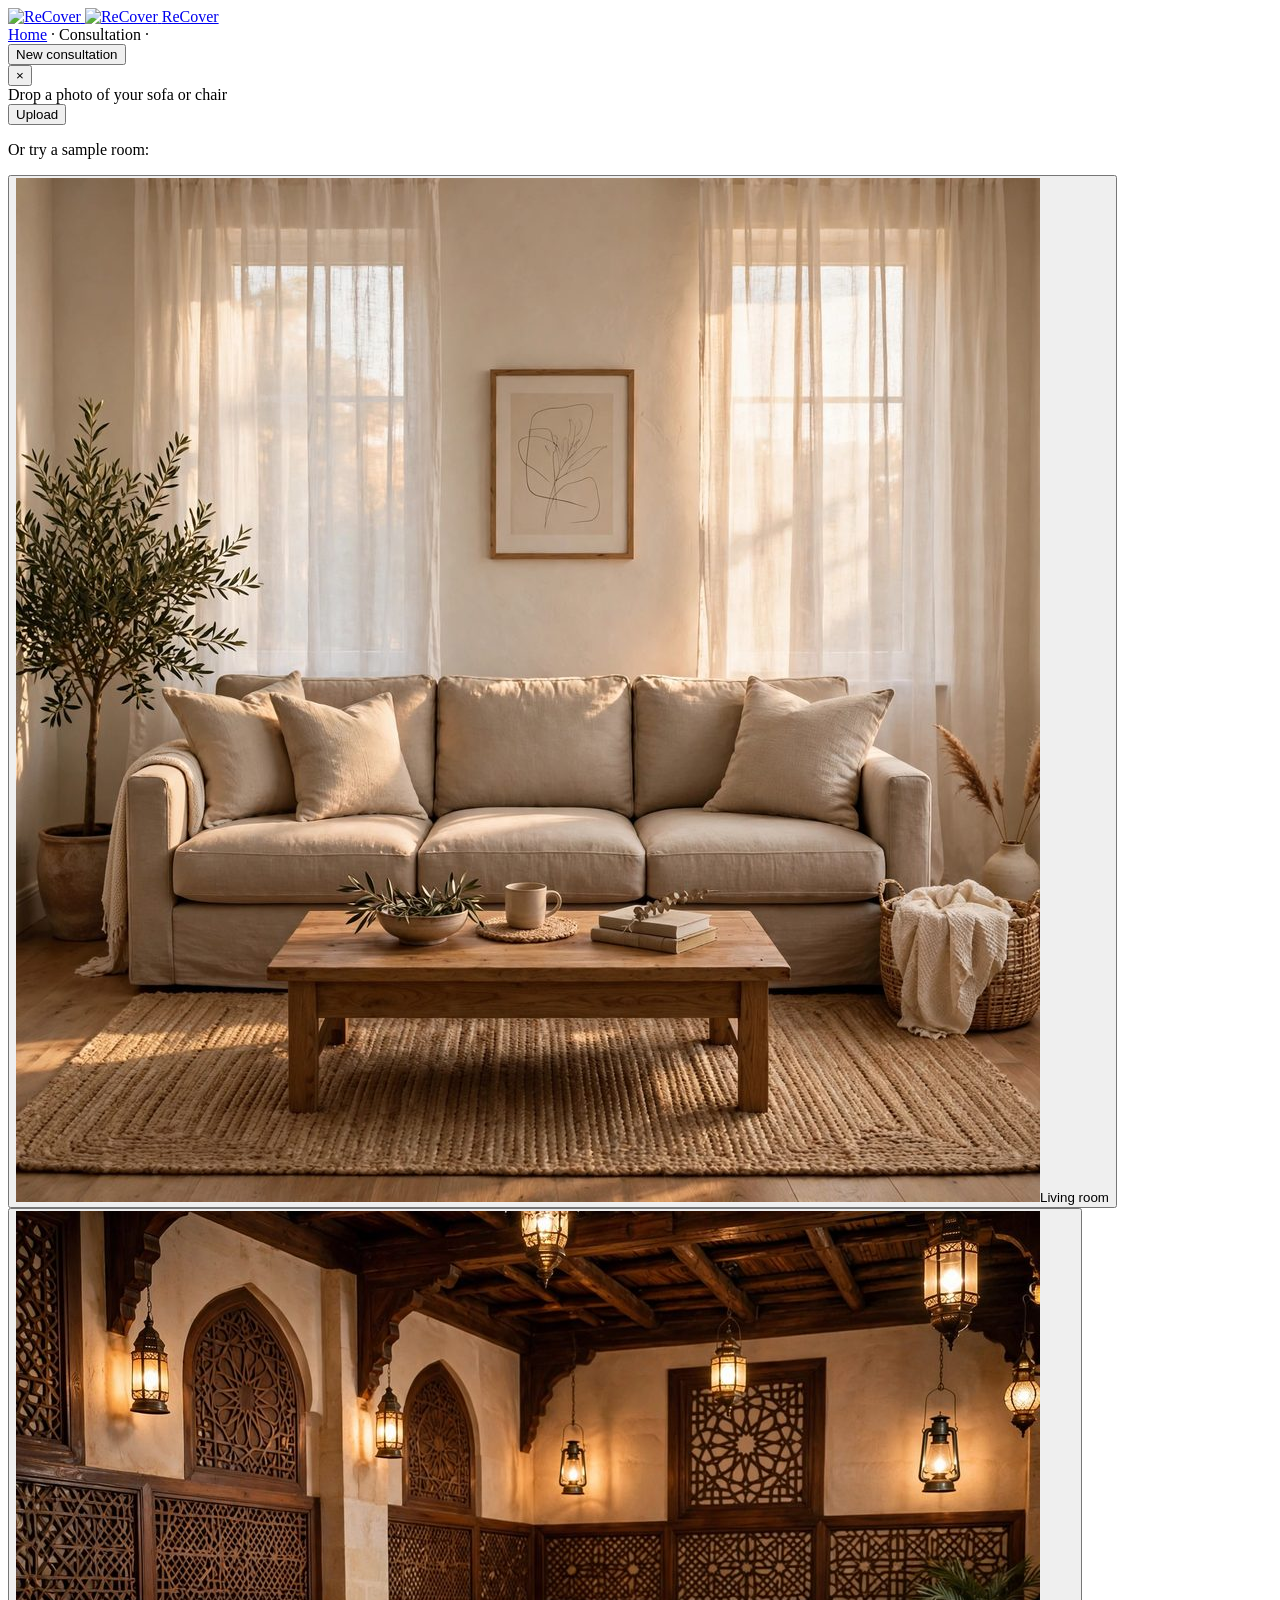
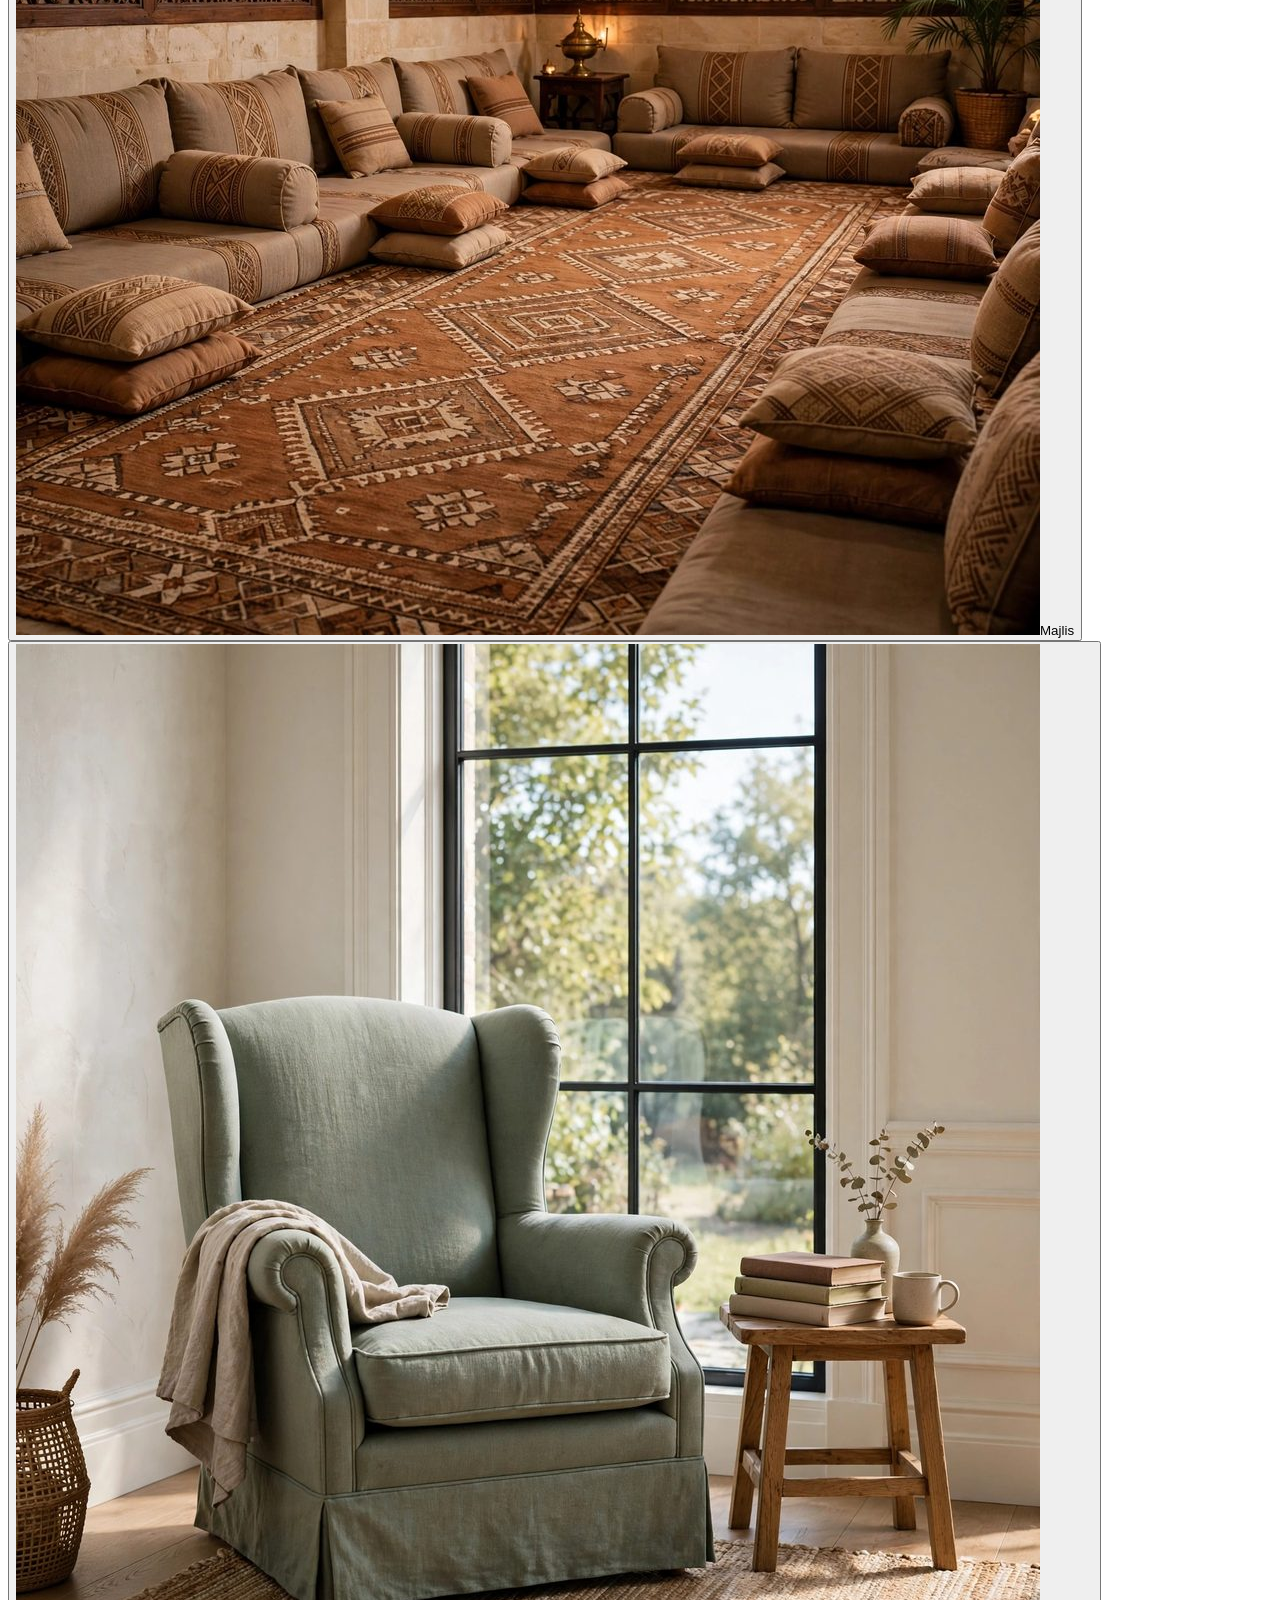
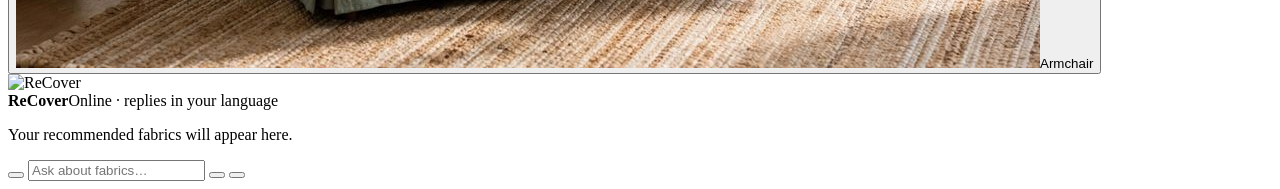
==== app/static/index.html @ a107f60d "Latency (reasoning low, gated prefetch), safety features never relaxed, budget/size scope fix, meter" ====
<!DOCTYPE html>
<html lang="en" dir="ltr">
<head>
<meta charset="utf-8">
<meta name="viewport" content="width=device-width, initial-scale=1, viewport-fit=cover">
<title>ReCover — Change the look, not the furniture.</title>
<link rel="preconnect" href="https://fonts.googleapis.com">
<link rel="preconnect" href="https://fonts.gstatic.com" crossorigin>
<link rel="icon" href="/brand/favicon.svg" type="image/svg+xml">
<link rel="preload" as="image" href="/data/samples/living.jpg">
<link rel="preload" as="image" href="/data/samples/majlis.jpg">
<link rel="preload" as="image" href="/data/samples/armchair.jpg">
<link href="https://fonts.googleapis.com/css2?family=Bodoni+Moda:ital,opsz,wght@0,6..96,400..700;1,6..96,400..700&family=Figtree:wght@400;500;600&family=El+Messiri:wght@500;600&family=IBM+Plex+Sans+Arabic:wght@400;500;600&display=swap" rel="stylesheet">
<link rel="stylesheet" href="/brand/brand.css">
<link rel="stylesheet" href="/styles.css">
<link rel="stylesheet" href="/switcher.css">
</head>
<body class="consult-page">
<header class="topbar consult-bar">
  <a class="brand" dir="ltr" href="/" aria-label="ReCover home">
    <img class="brand-logo logo-light" src="/brand/logo.svg" alt="ReCover" width="220" height="48">
    <img class="brand-logo logo-dark" src="/brand/mark-reversed.svg" alt="ReCover" width="48" height="48">
    <span class="wordmark">ReCover</span>
  </a>
  <nav class="crumb" aria-label="Breadcrumb">
    <a href="/" data-i18n="crumbHome">Home</a>
    <span aria-hidden="true">·</span>
    <span data-i18n="crumbConsult">Consultation</span>
    <span aria-hidden="true">·</span>
    <b id="crumbPiece"></b>
  </nav>
  <span id="switcherMount"></span>
  <button id="newConsult" class="ghost-btn" type="button" data-i18n="newConsult">New consultation</button>
</header>

<main class="consult">
  <section class="canvas-pane" aria-label="Room canvas">
    <button id="sheetClose" class="sheet-close" type="button" aria-label="Close">×</button>
    <div id="canvasWrap" class="canvas">
      <div id="canvasEmpty" class="canvas-empty">
        <div id="dropzone" class="dropzone" tabindex="0" role="button" aria-label="Upload a room photo">
          <i data-lucide="image-plus" aria-hidden="true"></i>
          <span data-i18n="canvasEmpty">Drop a photo of your sofa or chair</span>
        </div>
        <button id="uploadBtn" class="seeit" type="button"><i data-lucide="upload" aria-hidden="true"></i><span data-i18n="uploadPhoto">Upload</span></button>
        <p class="sample-label" data-i18n="trySample">Or try a sample room:</p>
        <div class="sample-row" id="sampleRow">
          <button type="button" data-sample="living"><img src="/data/samples/living.jpg" alt="living" loading="lazy"><span data-i18n="sampleLiving">Living room</span></button>
          <button type="button" data-sample="majlis"><img src="/data/samples/majlis.jpg" alt="majlis" loading="lazy"><span data-i18n="sampleMajlis">Majlis</span></button>
          <button type="button" data-sample="armchair"><img src="/data/samples/armchair.jpg" alt="armchair" loading="lazy"><span data-i18n="sampleArmchair">Armchair</span></button>
        </div>
      </div>
      <div id="canvasPhotoWrap" class="canvas-photo" hidden>
        <img id="canvasImg" alt="">
        <div id="outlineLayer" class="outline-layer"></div>
        <div id="canvasChips" class="canvas-chips"></div>
        <button id="holdBefore" class="hold-before" type="button" hidden><span data-i18n="holdBefore">Hold for before</span></button>
      </div>
      <div id="canvasRow" class="canvas-row" hidden></div>
      <div id="assignRow" class="assign-row" hidden></div>
      <div id="browsePanel" class="browse-panel" hidden></div>
    </div>
    <div id="canvasBelow" class="canvas-below">
      <div id="prevWrap" hidden>
        <div class="panel-title" data-i18n="previewsTitle">Your previews</div>
        <div id="prevStrip" class="prev-strip"></div>
        <div class="prev-hint" data-i18n="previewsHint">Tap one to view, two to compare</div>
        <div class="compare-row"><button id="compareBtn" class="ghost-btn" type="button" hidden><span data-i18n="compareSide">Compare side by side</span></button></div>
      </div>
    </div>
  </section>

  <aside class="chat-pane" aria-label="Chat">
    <div class="chat-head">
      <img class="avatar" src="/brand/mark-plain.svg" alt="ReCover" width="30" height="30">
      <div class="chat-head-meta"><b>ReCover</b><span class="online" data-i18n="onlineNow">Online · replies in your language</span></div>
    </div>
    <div id="roomBar" class="room-bar" hidden>
      <button id="roomThumbBtn" type="button" class="room-thumb" aria-label="View"><img id="roomThumb" alt=""></button>
      <div class="room-meta"><b id="roomFabric" dir="auto"></b><span id="roomSub" data-i18n="roomSub">Your room</span></div>
      <button id="roomView" class="ghost-btn" type="button" data-i18n="roomView">View</button>
    </div>
    <div id="messages" class="messages" role="log" aria-live="polite"></div>
    <div id="chips" class="chips" hidden></div>
    <div id="recs" class="recs recs-compact">
      <p class="empty" data-i18n="emptyRecs">Your recommended fabrics will appear here.</p>
    </div>
    <form id="composer" class="composer">
      <button id="photoBtn" type="button" class="mic" aria-label="Upload photo"><i data-lucide="image-plus" aria-hidden="true"></i></button>
      <input id="fileInput" type="file" accept="image/*" hidden>
      <input id="composerInput" type="text" autocomplete="off" dir="auto"
             data-i18n-ph="placeholder" placeholder="Ask about fabrics…">
      <div id="recUI" class="rec-ui" hidden>
        <span class="eq" aria-hidden="true"><i></i><i></i><i></i><i></i><i></i></span>
        <span id="recTimer" class="rec-timer">0:00</span>
      </div>
      <button id="micBtn" type="button" class="mic" aria-label="Voice input"><i data-lucide="mic" aria-hidden="true"></i></button>
      <button type="submit" class="send" aria-label="Send"><i data-lucide="arrow-up" aria-hidden="true"></i></button>
    </form>
  </aside>
</main>


<div id="swapModal" class="modal" hidden>
  <div class="modal-card" role="dialog" aria-modal="true">
    <div id="swapLoading" class="swap-loading">
      <div class="spinner" aria-hidden="true"></div>
      <div class="swap-title-row">
        <i data-lucide="wand-sparkles" aria-hidden="true"></i>
        <h3 id="swapTitle"></h3>
      </div>
      <ol id="swapSteps" class="steps">
        <li data-i18n="stepDetect">Detecting piece</li>
        <li data-i18n="stepApply">Applying fabric</li>
        <li data-i18n="stepCheck">Checking match</li>
        <li id="swapRetryRow" data-i18n="stepRetry" hidden>Retrying with corrections</li>
      </ol>
      <p id="swapStill" class="still" data-i18n="stillWorking" hidden>Still working — complex rooms take a few minutes.</p>
      <p id="swapTimeoutMsg" class="still" hidden></p>
      <button id="swapRetryBtn" class="seeit" type="button" hidden>Try again</button>
    </div>
    <div id="swapResult" class="swap-result" hidden>
      <div class="ba" dir="ltr">
        <img id="baAfterImg" class="ba-after" alt="After">
        <div id="baBefore" class="ba-before"><img id="baBeforeImg" alt="Before"></div>
        <div id="baHandle" class="ba-handle" aria-hidden="true"></div>
        <input id="baRange" class="ba-range" type="range" min="0" max="100" value="50" aria-label="Before and after">
      </div>
      <hr class="sec-div">
      <div class="ba-fabric" id="baFabric" hidden>
        <img id="baFabricImg" alt="">
        <div class="ba-fabric-meta">
          <div id="baFabricName" class="ba-fabric-name"></div>
          <div id="baFabricCode" class="ba-fabric-code"></div>
        </div>
        <div id="baFabricPrice" class="ba-fabric-price"></div>
      </div>
      <div class="ba-meta">
        <span class="match-badge"><i data-lucide="badge-check" aria-hidden="true"></i><span id="matchBadge"></span></span>
        <a id="swapDownload" class="dl" download="recover-swap.jpg" data-i18n="downloadLabel">Download</a>
        <button id="swapTryAgain" type="button" hidden>Try again</button>
        <button id="swapClose" type="button" data-i18n="closeLabel">Close</button>
        <button id="hoodToggle" class="ghost-btn" type="button" hidden>Under the hood</button>
      </div>
      <div id="swapTrace" class="swap-trace" hidden></div>
    </div>
    <div id="swapCompare" class="swap-compare" hidden></div>
  </div>
</div>

<div id="fabricSheet" class="modal" hidden>
  <div class="modal-card" role="dialog" aria-modal="true">
    <div id="fabricSheetBody"></div>
    <div class="ba-meta">
      <button id="fabricTry" class="seeit" type="button"><span></span></button>
      <button id="fabricClose" class="ghost-btn" type="button" data-i18n="closeLabel">Close</button>
    </div>
  </div>
</div>

<script src="https://unpkg.com/lucide@0.469.0/dist/umd/lucide.min.js"></script>
<script src="/strings.js"></script>
<script src="/switcher.js"></script>
<script src="/app.js"></script>
</body>
</html>
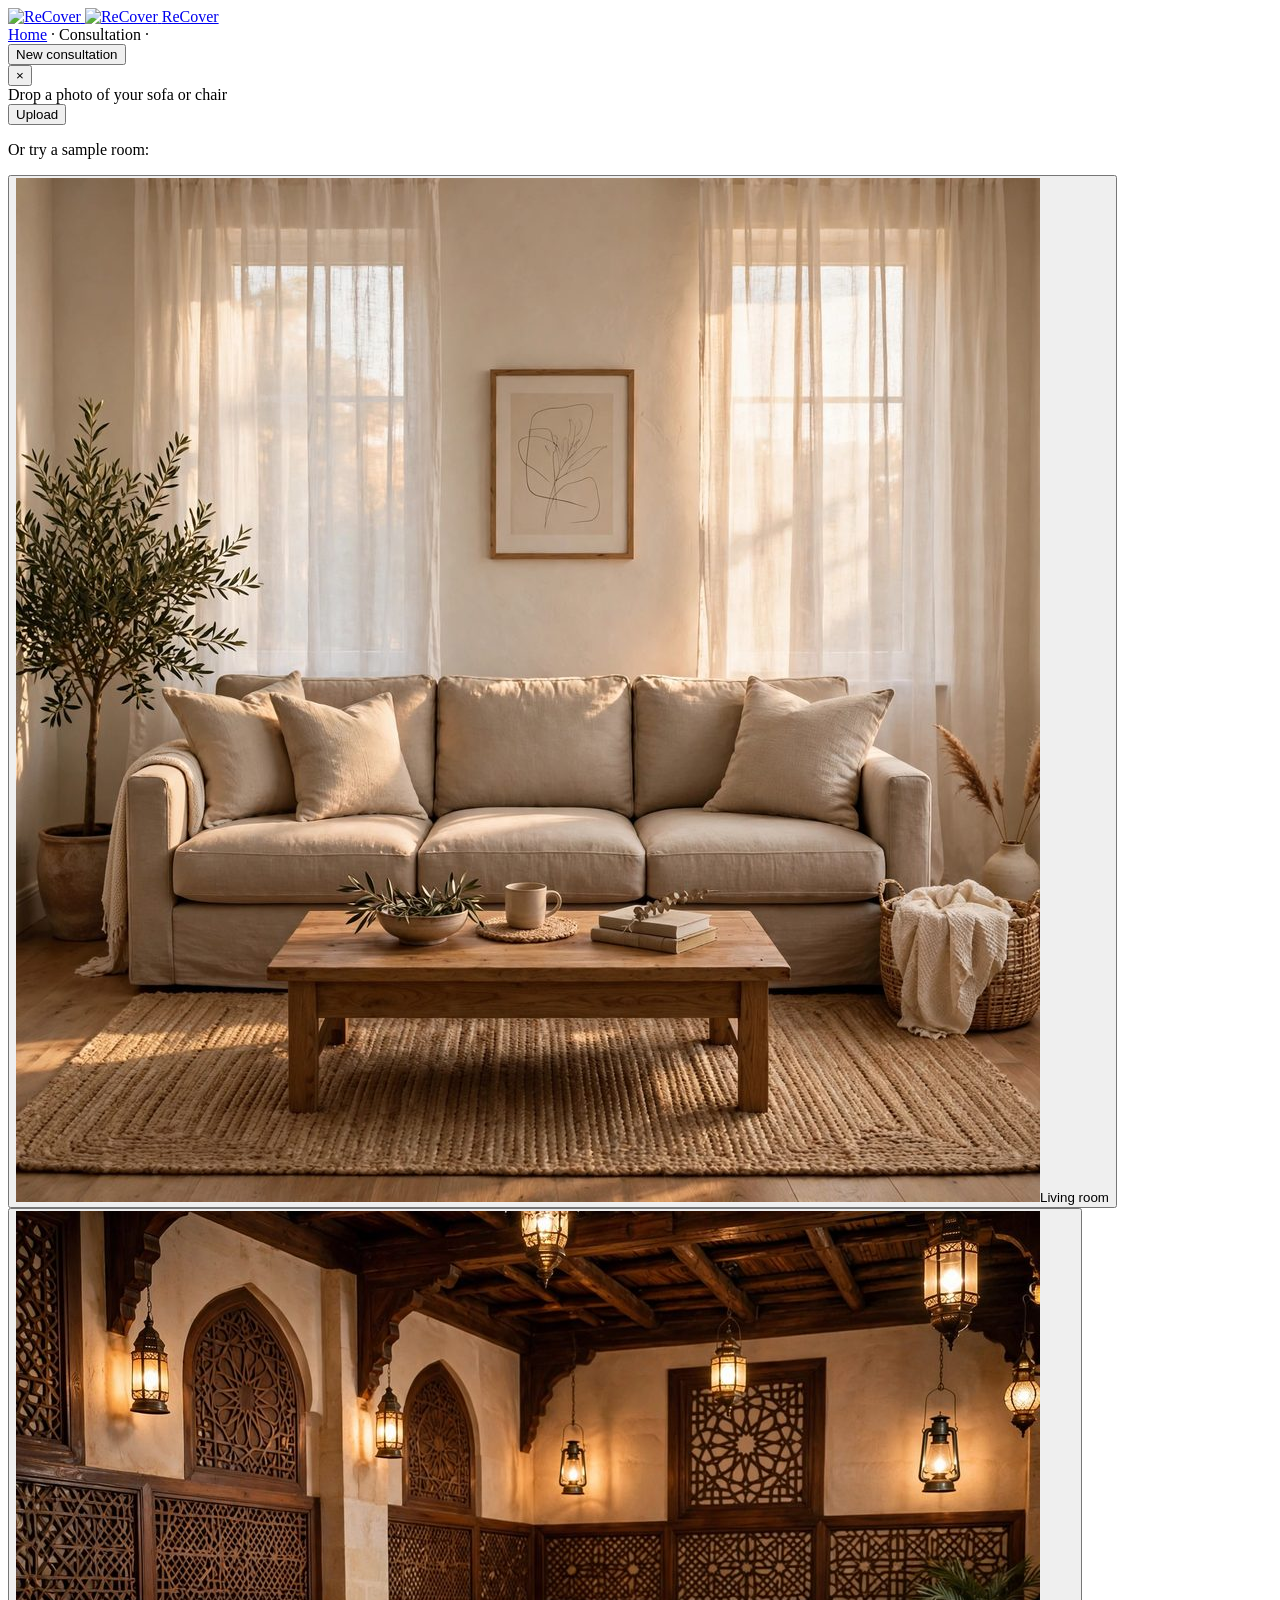
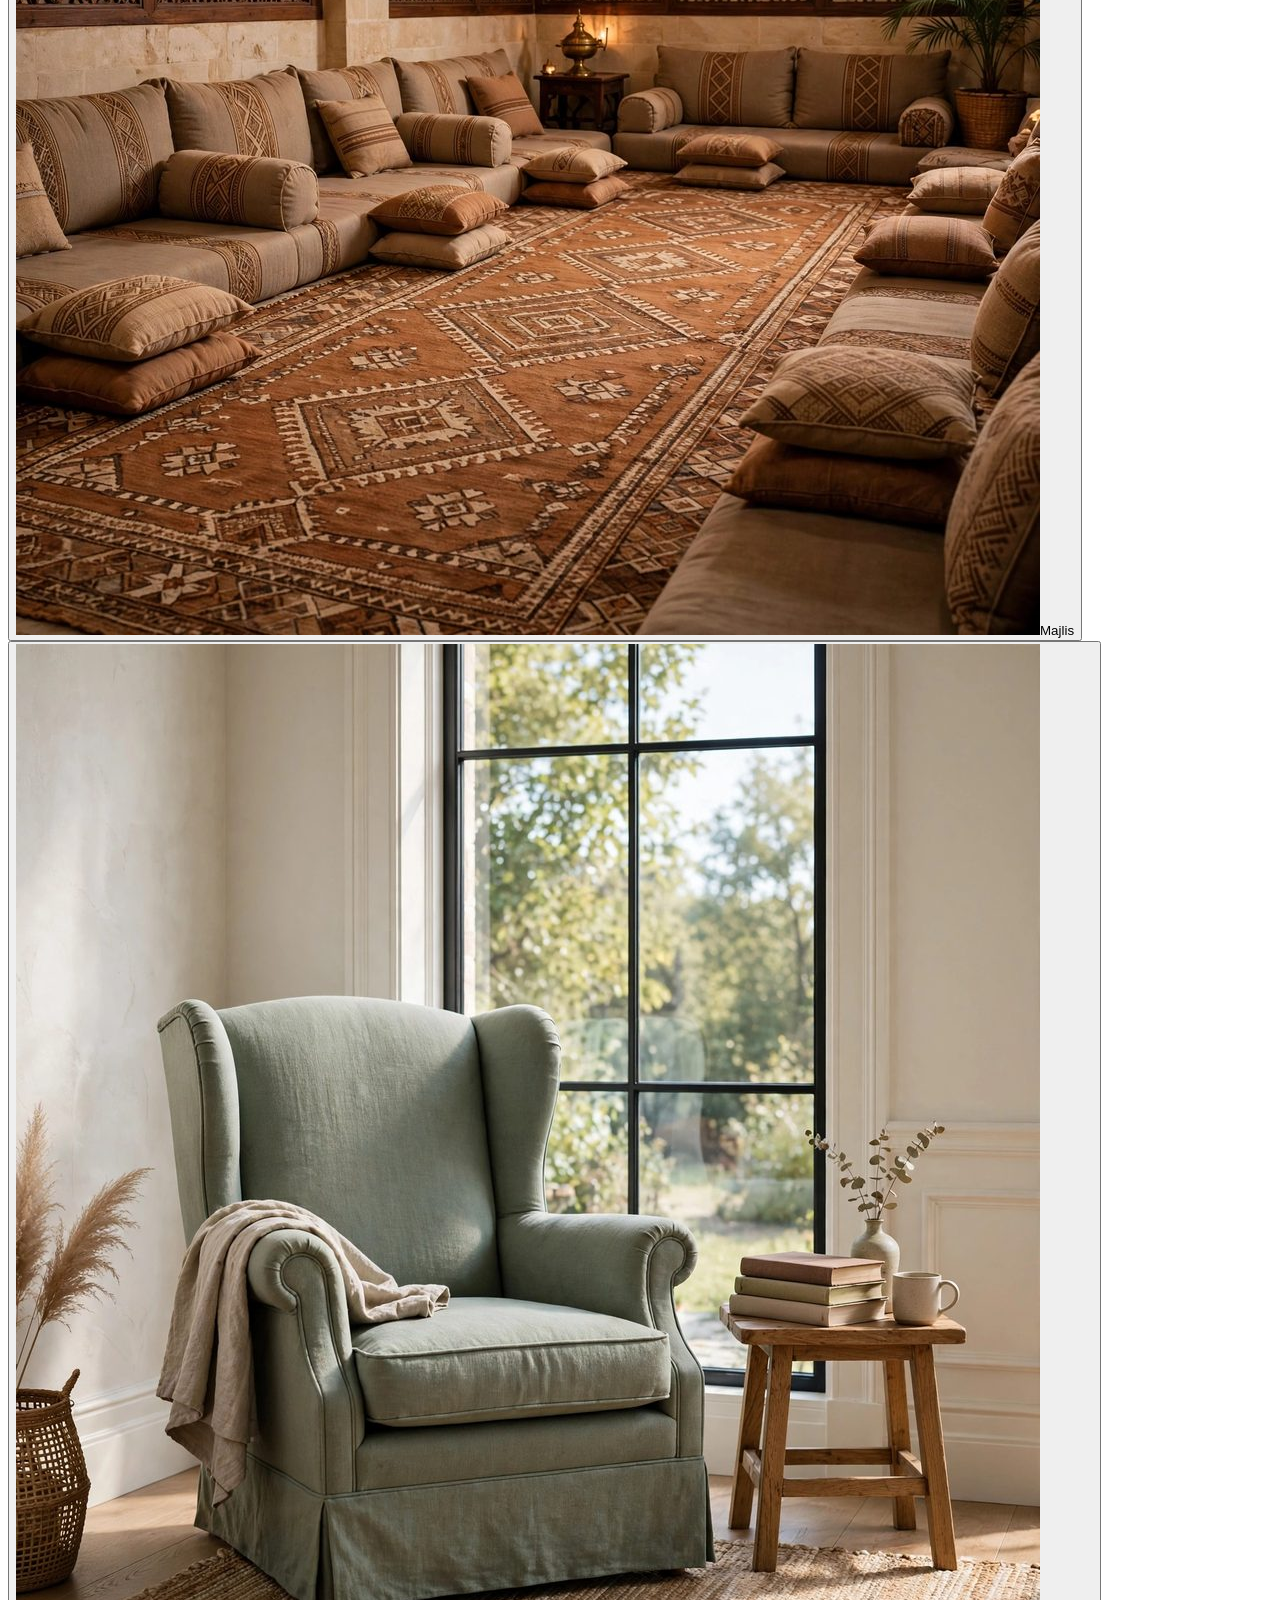
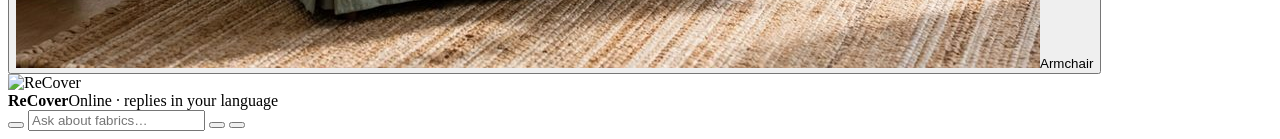
==== commit 70751702: "Consult UI: chosen item owns previews, item picker thumbnails, one-question flow 1. The user's chose" ====
--- a/app/static/index.html
+++ b/app/static/index.html
@@ -56,6 +56,7 @@
         <div id="canvasChips" class="canvas-chips"></div>
         <button id="holdBefore" class="hold-before" type="button" hidden><span data-i18n="holdBefore">Hold for before</span></button>
       </div>
+      <div id="itemPicker" class="item-picker-wrap" hidden></div>
       <div id="canvasRow" class="canvas-row" hidden></div>
       <div id="assignRow" class="assign-row" hidden></div>
       <div id="browsePanel" class="browse-panel" hidden></div>
@@ -82,9 +83,7 @@
     </div>
     <div id="messages" class="messages" role="log" aria-live="polite"></div>
     <div id="chips" class="chips" hidden></div>
-    <div id="recs" class="recs recs-compact">
-      <p class="empty" data-i18n="emptyRecs">Your recommended fabrics will appear here.</p>
-    </div>
+    <div id="recs" class="recs recs-compact" hidden></div>
     <form id="composer" class="composer">
       <button id="photoBtn" type="button" class="mic" aria-label="Upload photo"><i data-lucide="image-plus" aria-hidden="true"></i></button>
       <input id="fileInput" type="file" accept="image/*" hidden>
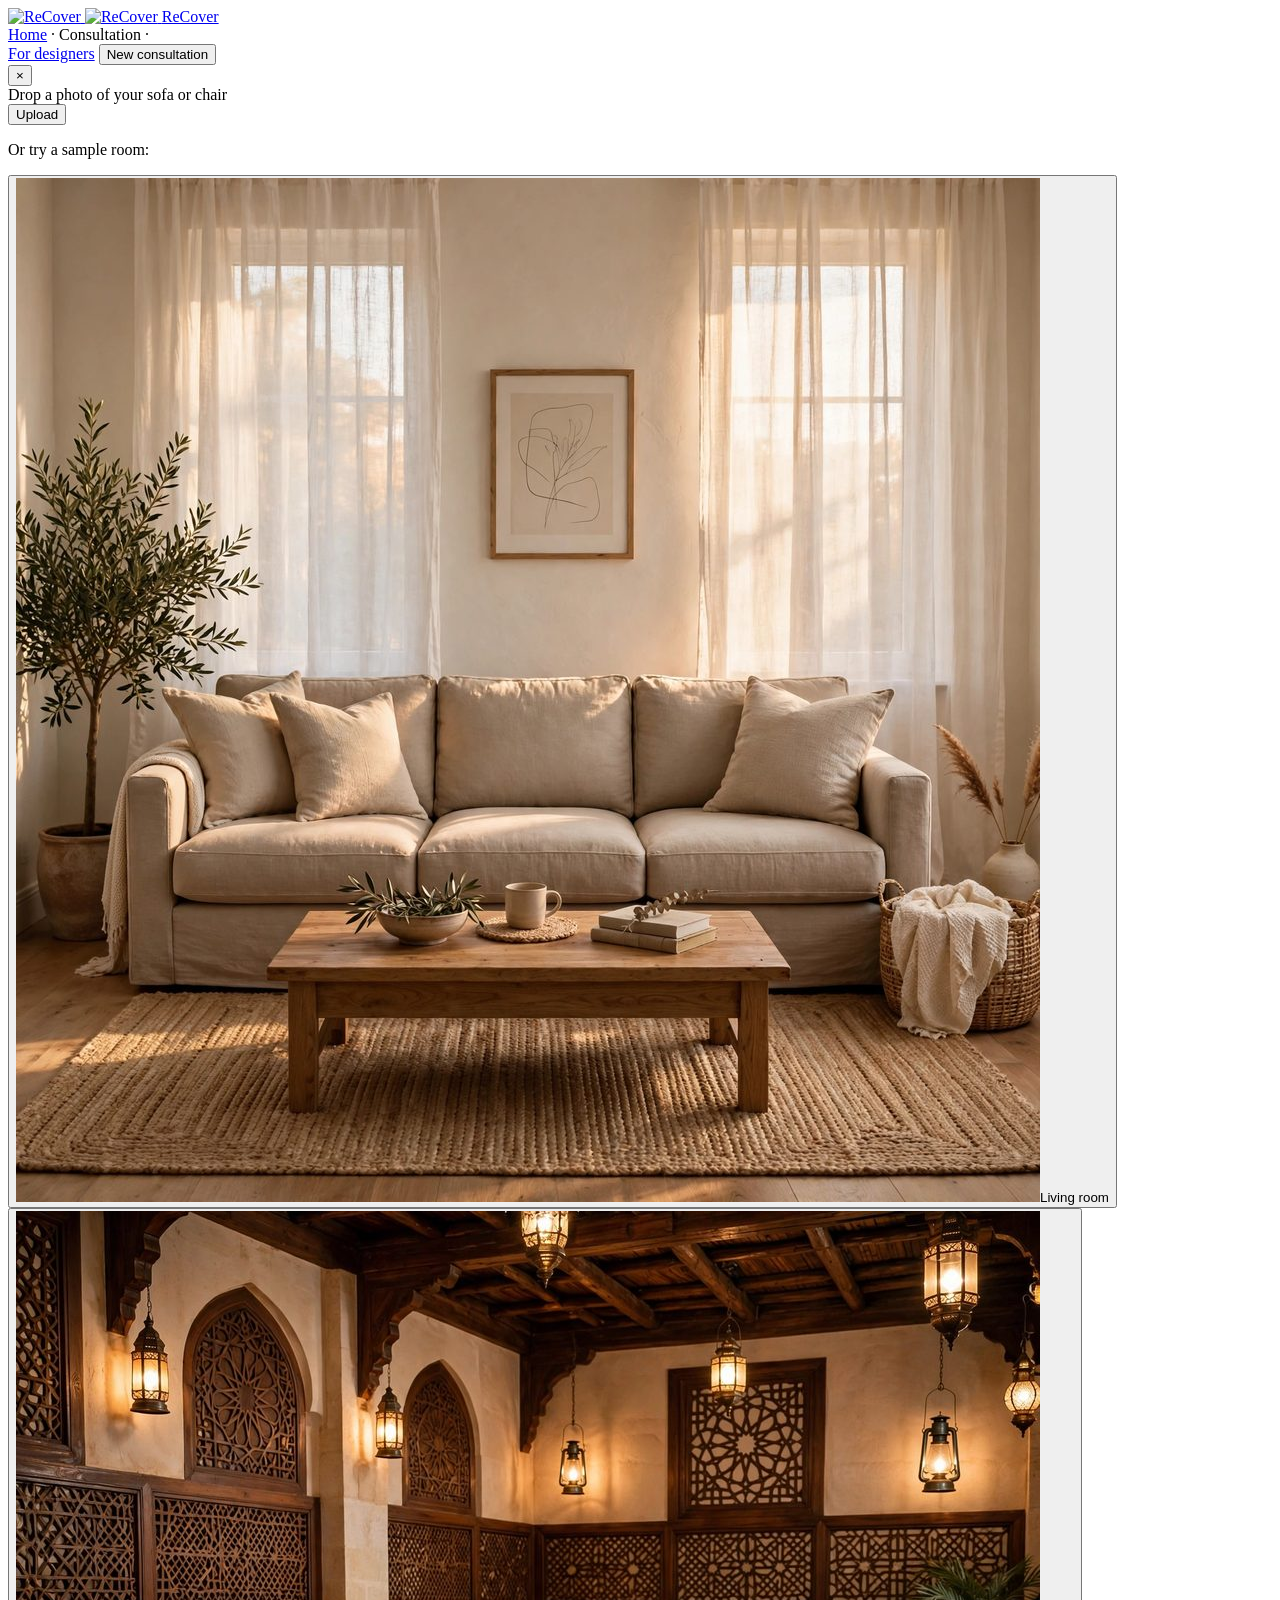
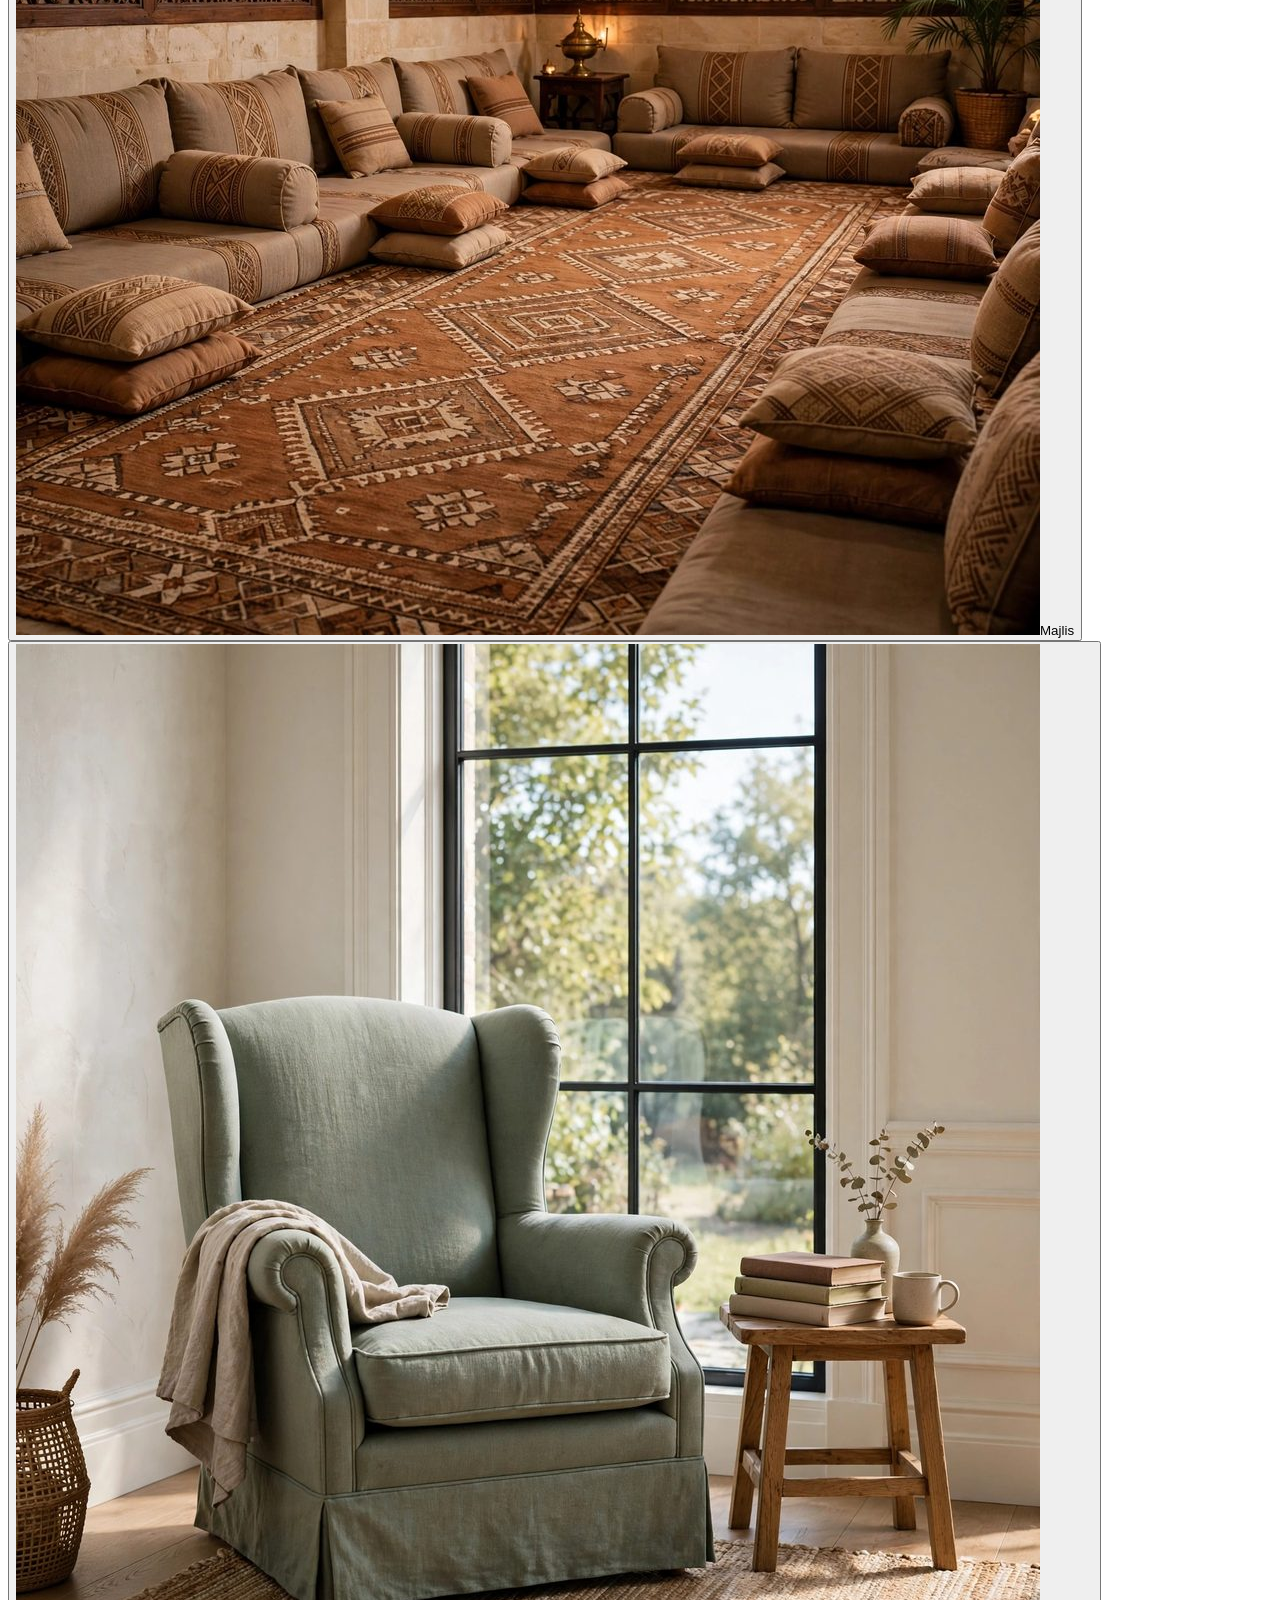
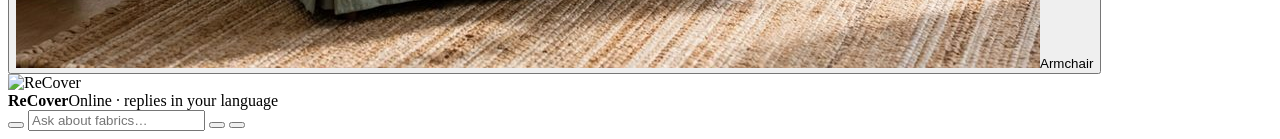
==== commit 04679600: "Designer mode: floor plan -> Spark pieces (numbered, editable boxes) -> fabrics -> orthographic muse" ====
--- a/app/static/index.html
+++ b/app/static/index.html
@@ -30,6 +30,7 @@
     <b id="crumbPiece"></b>
   </nav>
   <span id="switcherMount"></span>
+  <a id="forDesigners" class="ghost-btn for-designers" href="/designer" aria-label="For designers"><i data-lucide="layout-template" aria-hidden="true"></i><span data-i18n="forDesigners">For designers</span></a>
   <button id="newConsult" class="ghost-btn" type="button" data-i18n="newConsult">New consultation</button>
 </header>
 
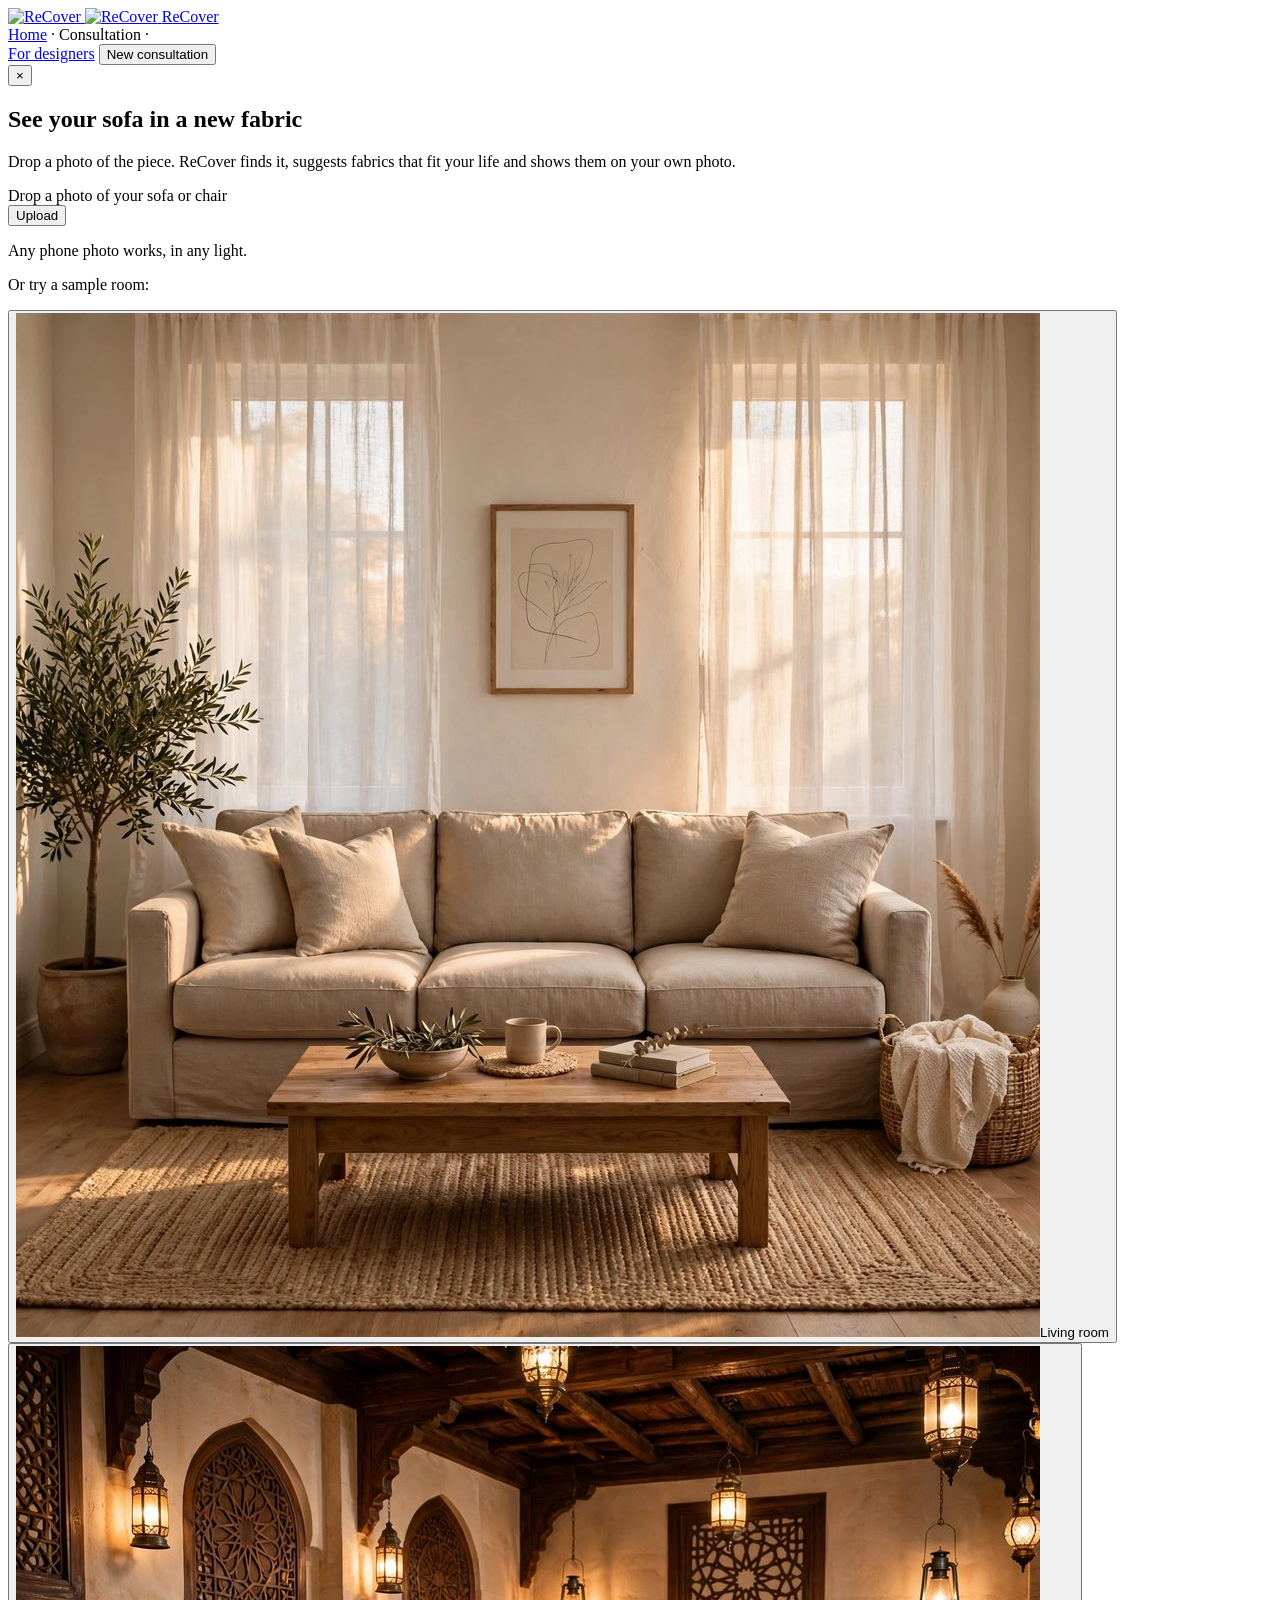
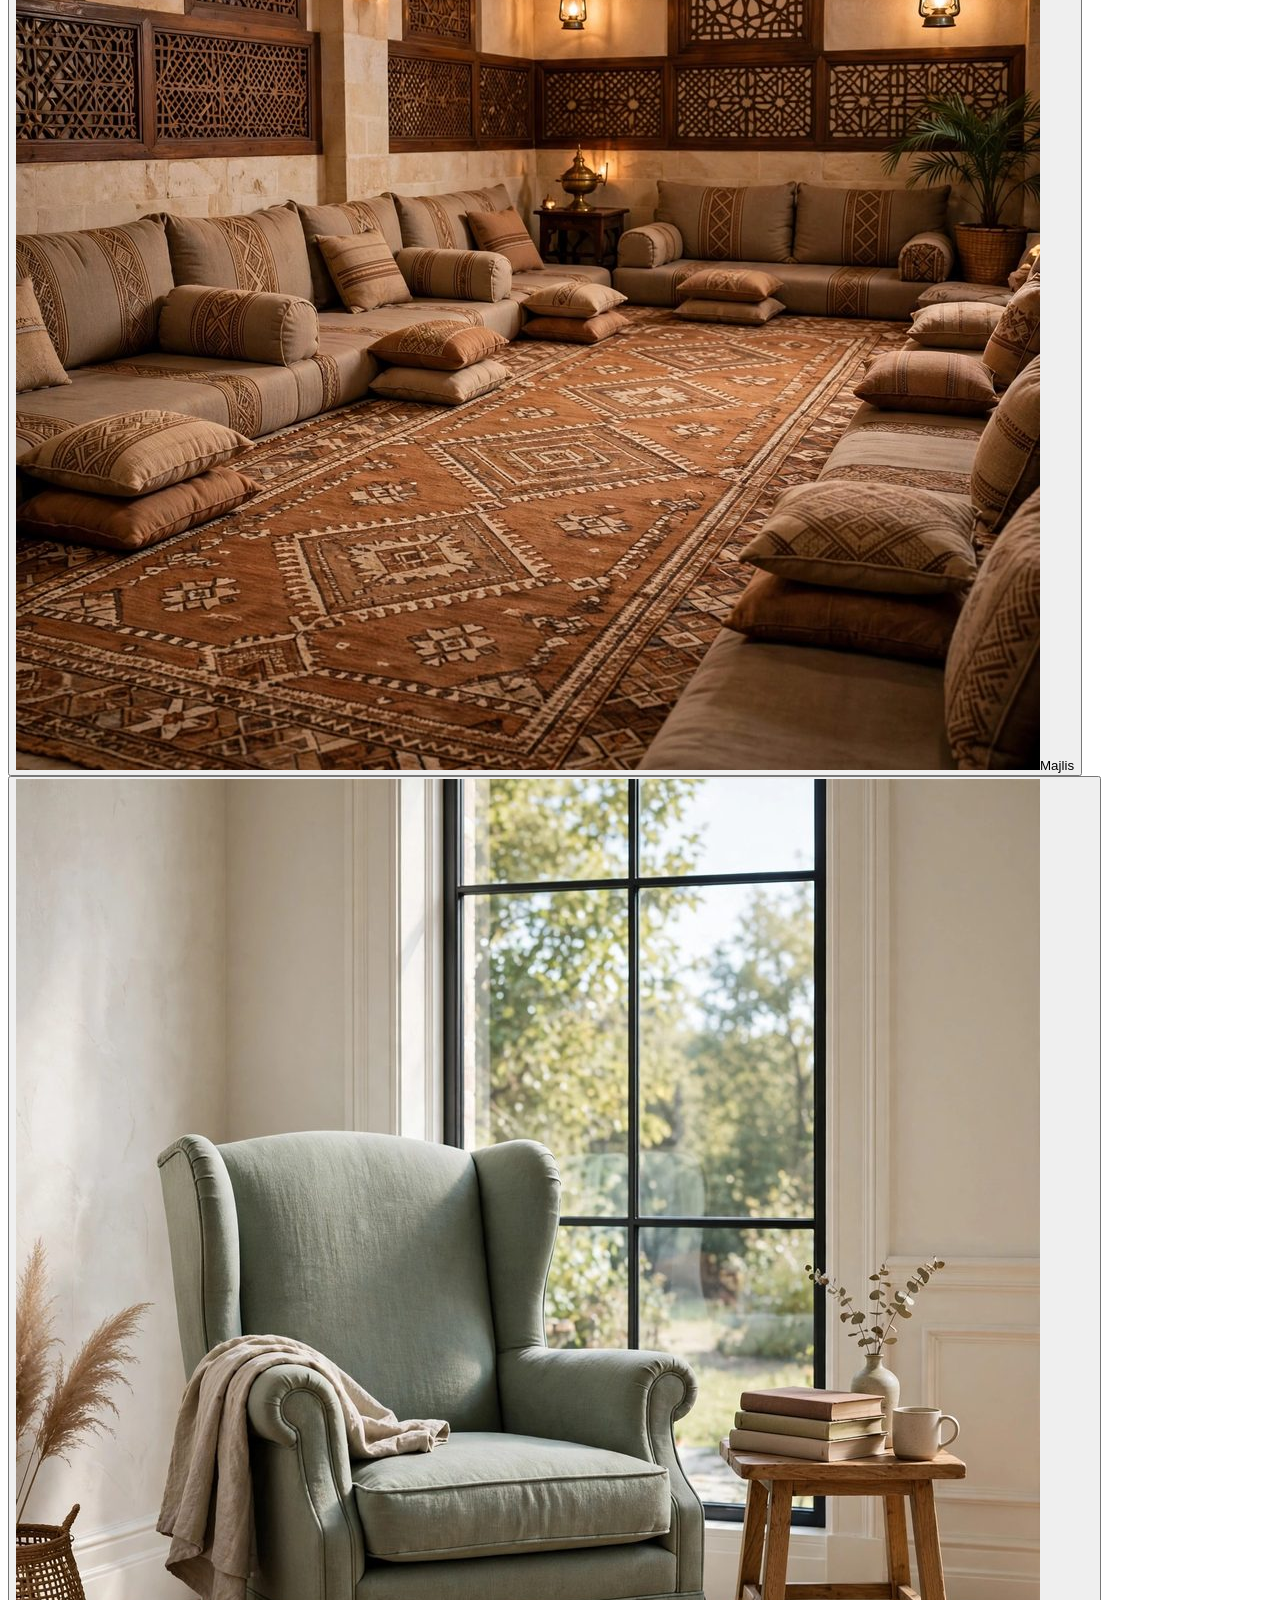
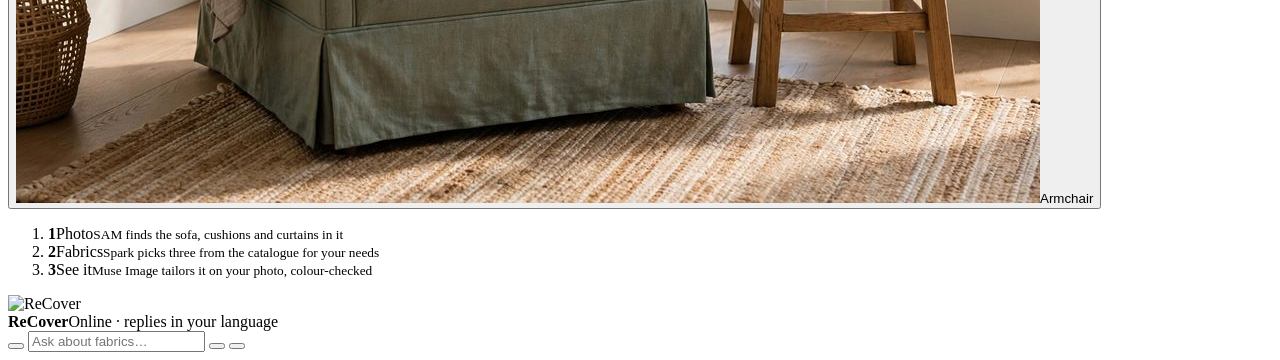
==== commit 516b89de: "Consult desktop start page: headline, compact drop zone beside the three sample rooms, and a three-s" ====
--- a/app/static/index.html
+++ b/app/static/index.html
@@ -39,17 +39,33 @@
     <button id="sheetClose" class="sheet-close" type="button" aria-label="Close">×</button>
     <div id="canvasWrap" class="canvas">
       <div id="canvasEmpty" class="canvas-empty">
-        <div id="dropzone" class="dropzone" tabindex="0" role="button" aria-label="Upload a room photo">
-          <i data-lucide="image-plus" aria-hidden="true"></i>
-          <span data-i18n="canvasEmpty">Drop a photo of your sofa or chair</span>
+        <div class="start-head">
+          <h2 class="start-title" data-i18n="startTitle">See your sofa in a new fabric</h2>
+          <p class="start-sub" data-i18n="startSub">Drop a photo of the piece. ReCover finds it, suggests fabrics that fit your life and shows them on your own photo.</p>
         </div>
-        <button id="uploadBtn" class="seeit" type="button"><i data-lucide="upload" aria-hidden="true"></i><span data-i18n="uploadPhoto">Upload</span></button>
-        <p class="sample-label" data-i18n="trySample">Or try a sample room:</p>
-        <div class="sample-row" id="sampleRow">
-          <button type="button" data-sample="living"><img src="/data/samples/living.jpg" alt="living" loading="lazy"><span data-i18n="sampleLiving">Living room</span></button>
-          <button type="button" data-sample="majlis"><img src="/data/samples/majlis.jpg" alt="majlis" loading="lazy"><span data-i18n="sampleMajlis">Majlis</span></button>
-          <button type="button" data-sample="armchair"><img src="/data/samples/armchair.jpg" alt="armchair" loading="lazy"><span data-i18n="sampleArmchair">Armchair</span></button>
+        <div class="start-grid">
+          <div class="start-drop">
+            <div id="dropzone" class="dropzone" tabindex="0" role="button" aria-label="Upload a room photo">
+              <i data-lucide="image-plus" aria-hidden="true"></i>
+              <span data-i18n="canvasEmpty">Drop a photo of your sofa or chair</span>
+            </div>
+            <button id="uploadBtn" class="seeit" type="button"><i data-lucide="upload" aria-hidden="true"></i><span data-i18n="uploadPhoto">Upload</span></button>
+            <p class="start-hint" data-i18n="startHint">Any phone photo works, in any light.</p>
+          </div>
+          <div class="start-samples">
+            <p class="sample-label" data-i18n="trySample">Or try a sample room:</p>
+            <div class="sample-row" id="sampleRow">
+              <button type="button" data-sample="living"><img src="/data/samples/living.jpg" alt="living" loading="lazy"><span data-i18n="sampleLiving">Living room</span></button>
+              <button type="button" data-sample="majlis"><img src="/data/samples/majlis.jpg" alt="majlis" loading="lazy"><span data-i18n="sampleMajlis">Majlis</span></button>
+              <button type="button" data-sample="armchair"><img src="/data/samples/armchair.jpg" alt="armchair" loading="lazy"><span data-i18n="sampleArmchair">Armchair</span></button>
+            </div>
+          </div>
         </div>
+        <ol class="start-steps">
+          <li><b>1</b><span data-i18n="startStep1">Photo</span><small data-i18n="startStep1b">SAM finds the sofa, cushions and curtains in it</small></li>
+          <li><b>2</b><span data-i18n="startStep2">Fabrics</span><small data-i18n="startStep2b">Spark picks three from the catalogue for your needs</small></li>
+          <li><b>3</b><span data-i18n="startStep3">See it</span><small data-i18n="startStep3b">Muse Image tailors it on your photo, colour-checked</small></li>
+        </ol>
       </div>
       <div id="canvasPhotoWrap" class="canvas-photo" hidden>
         <img id="canvasImg" alt="">
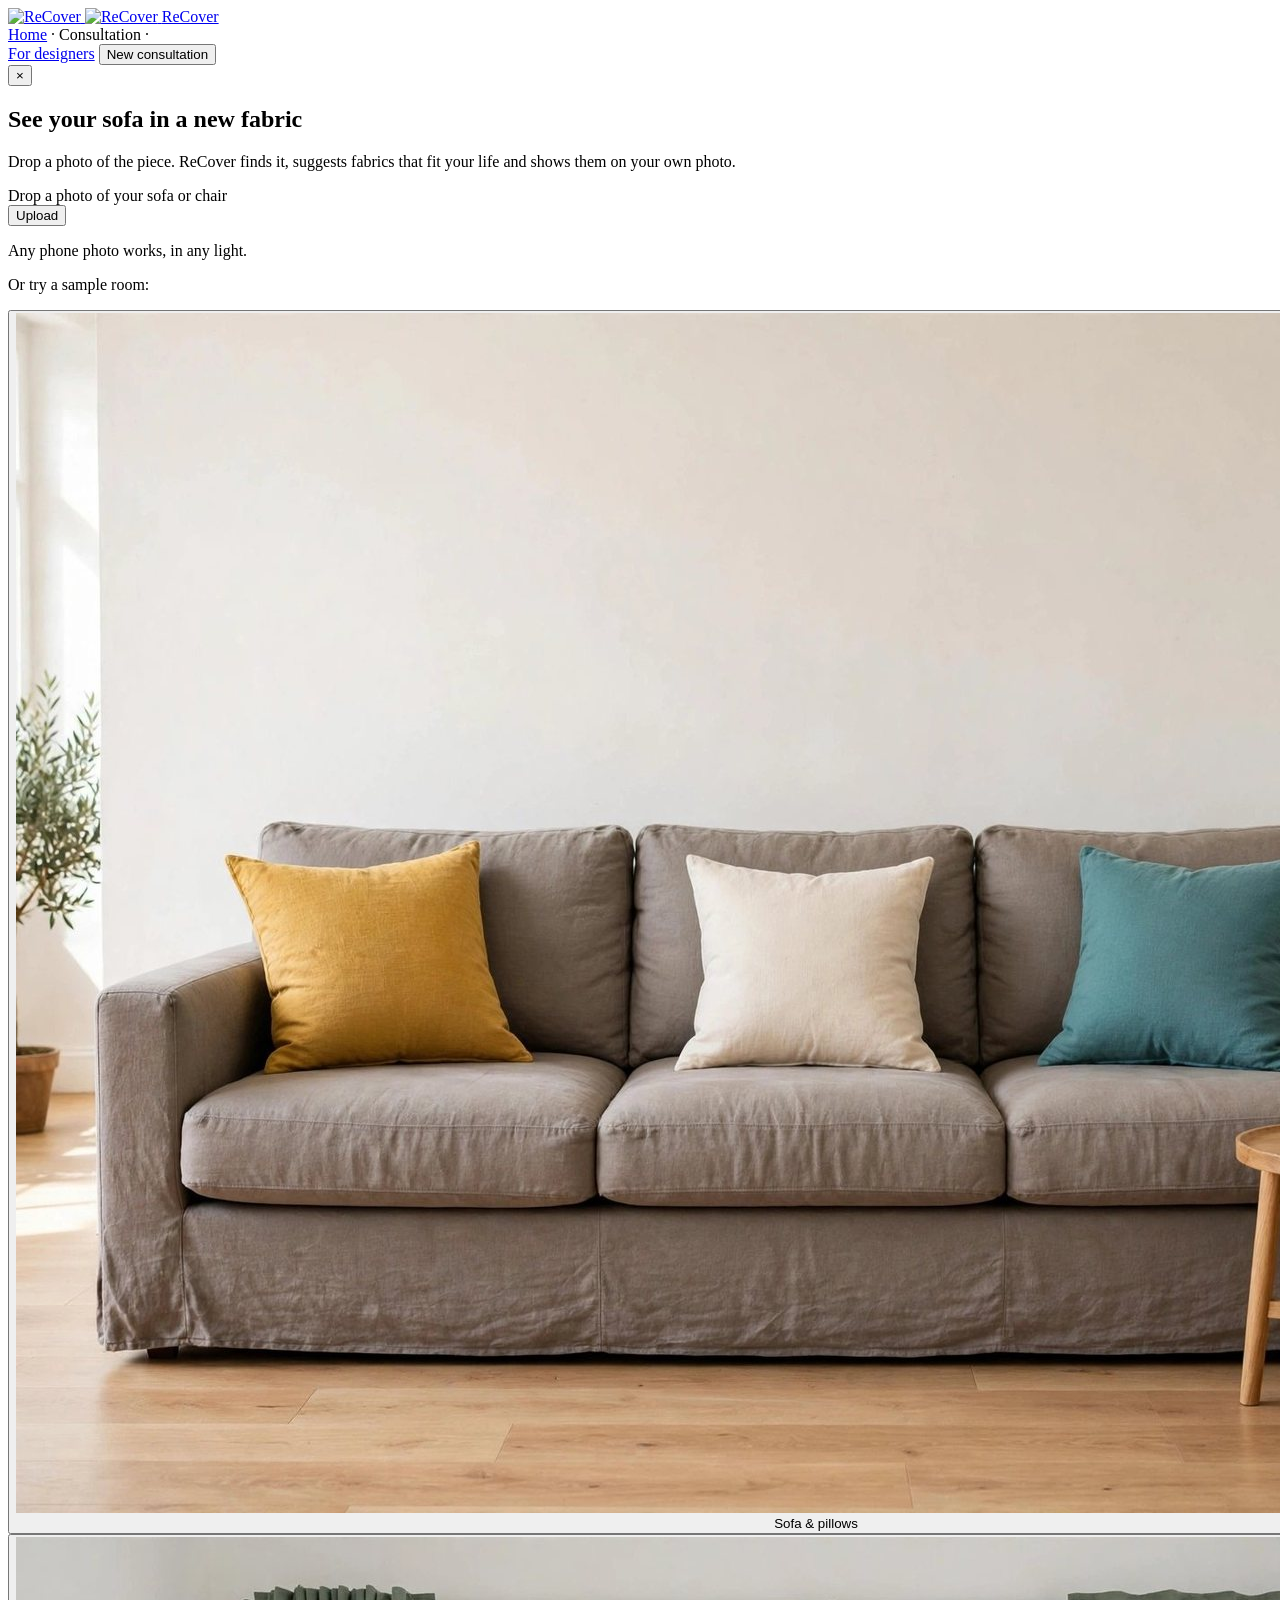
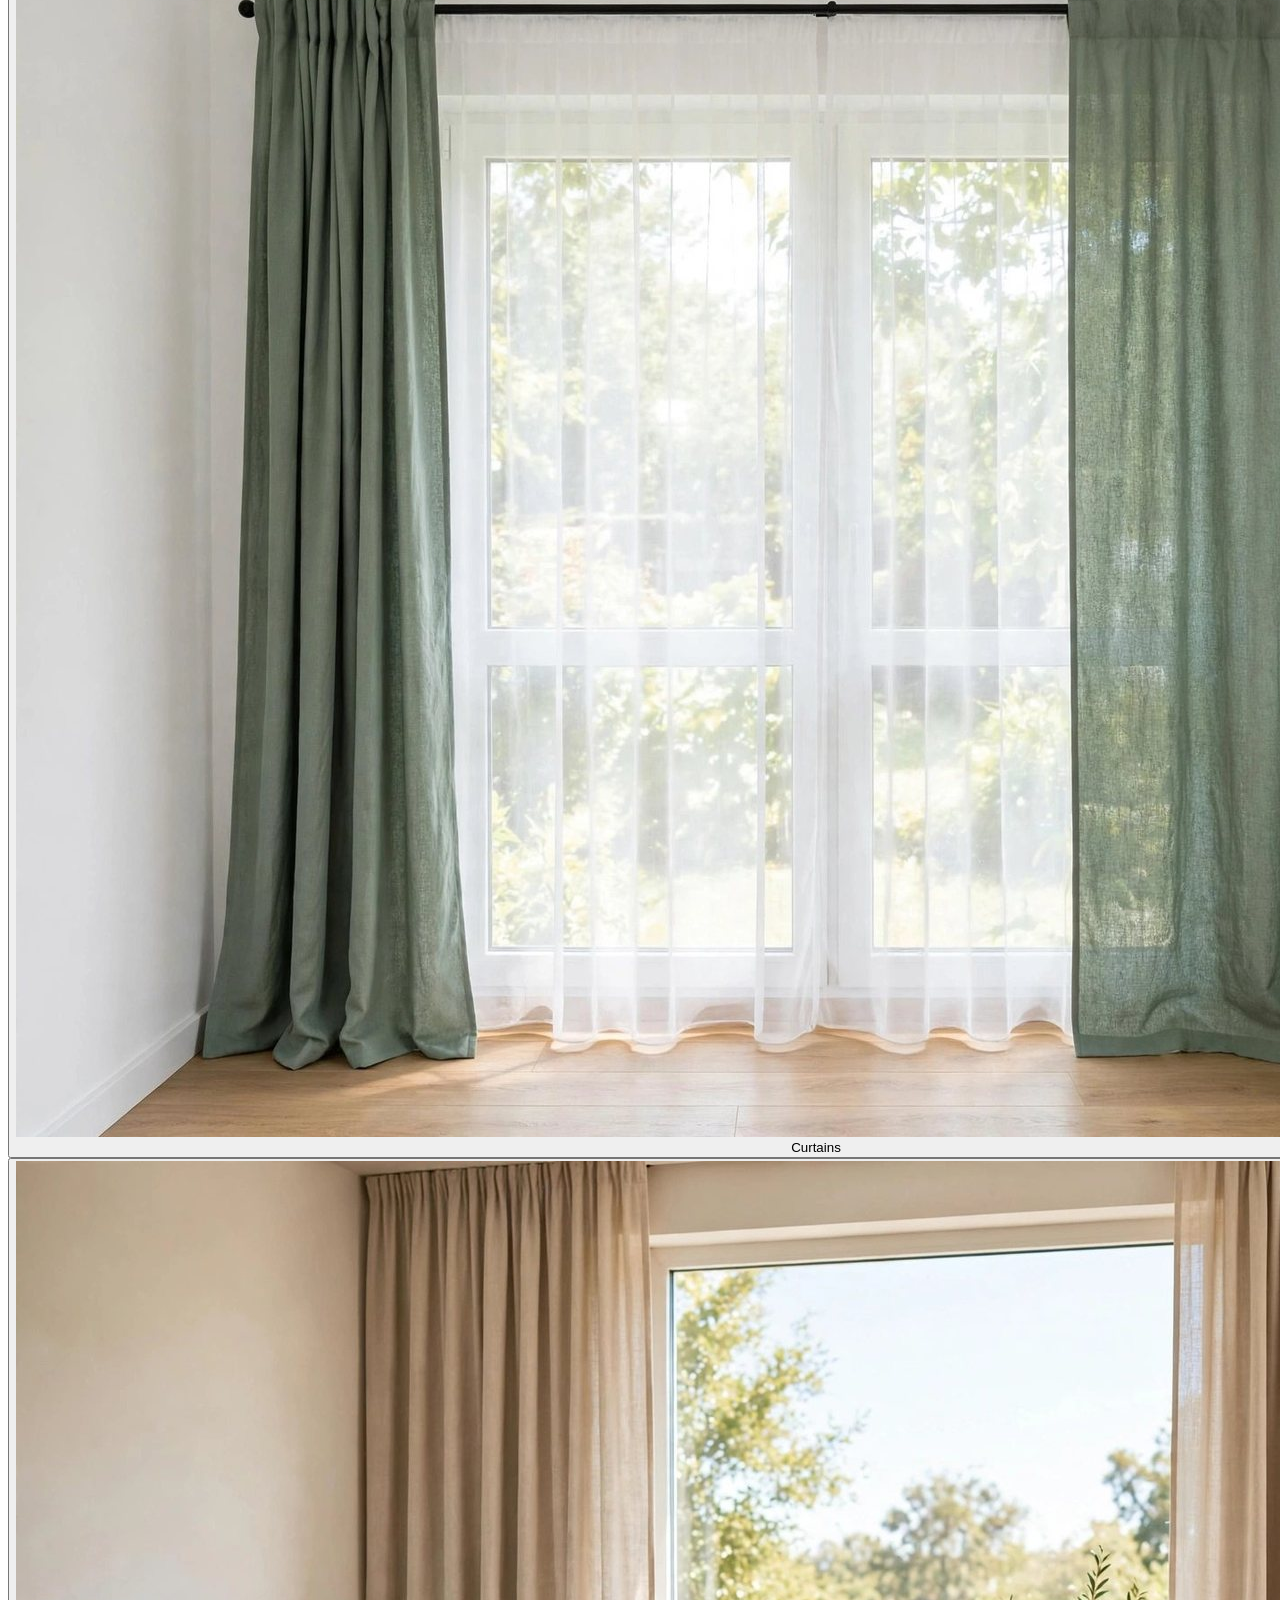
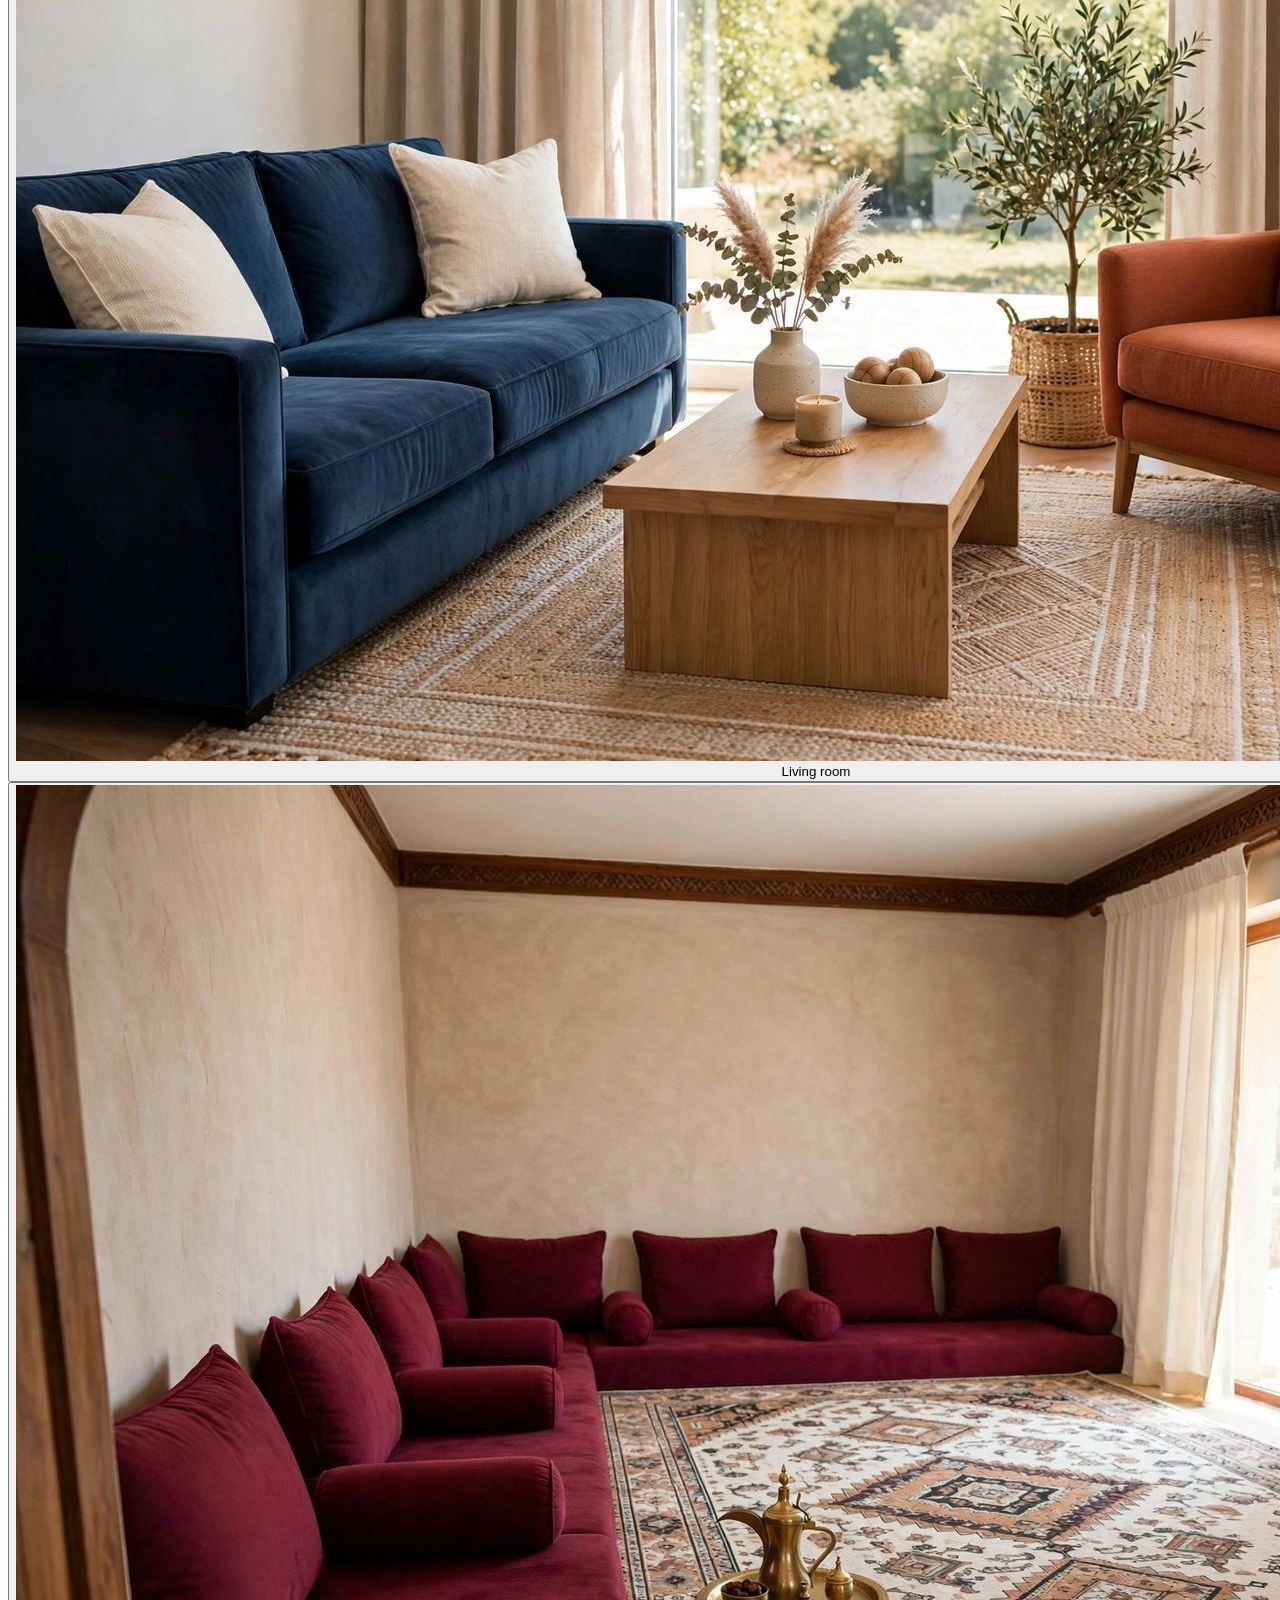
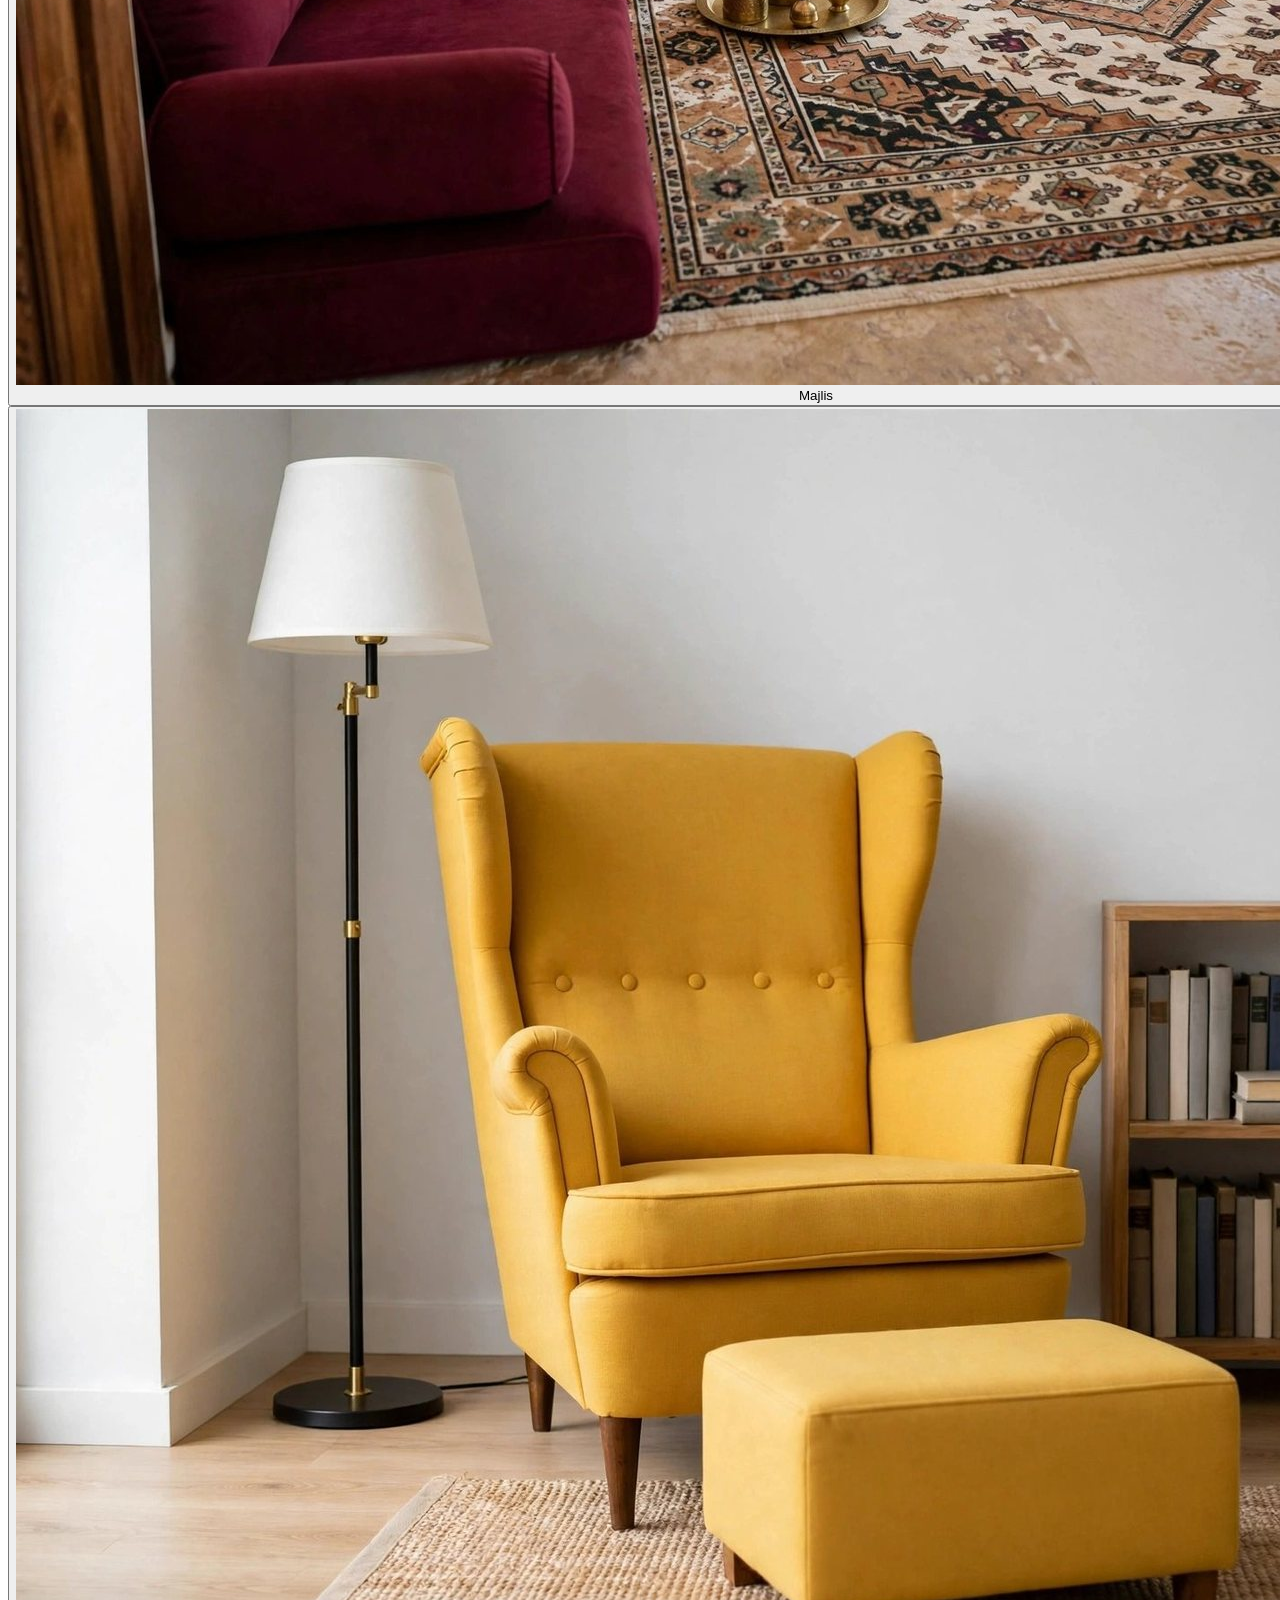
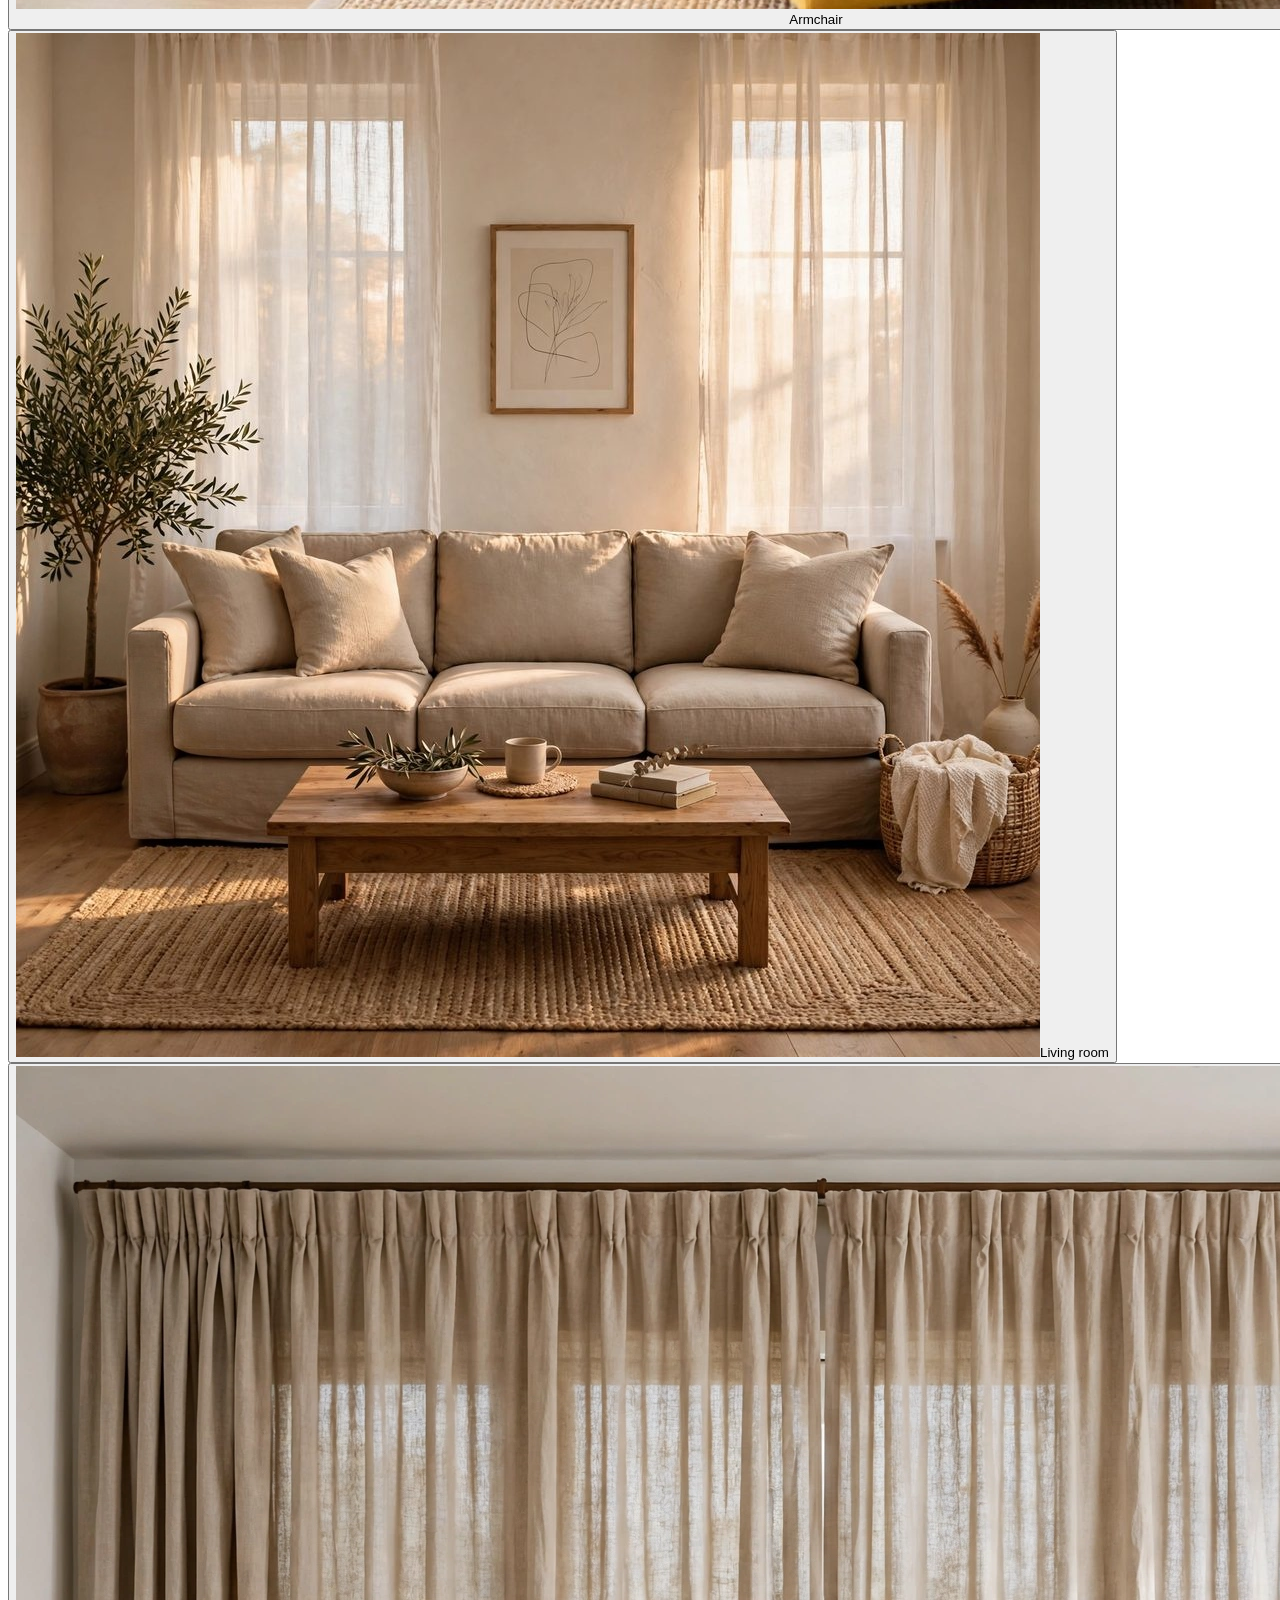
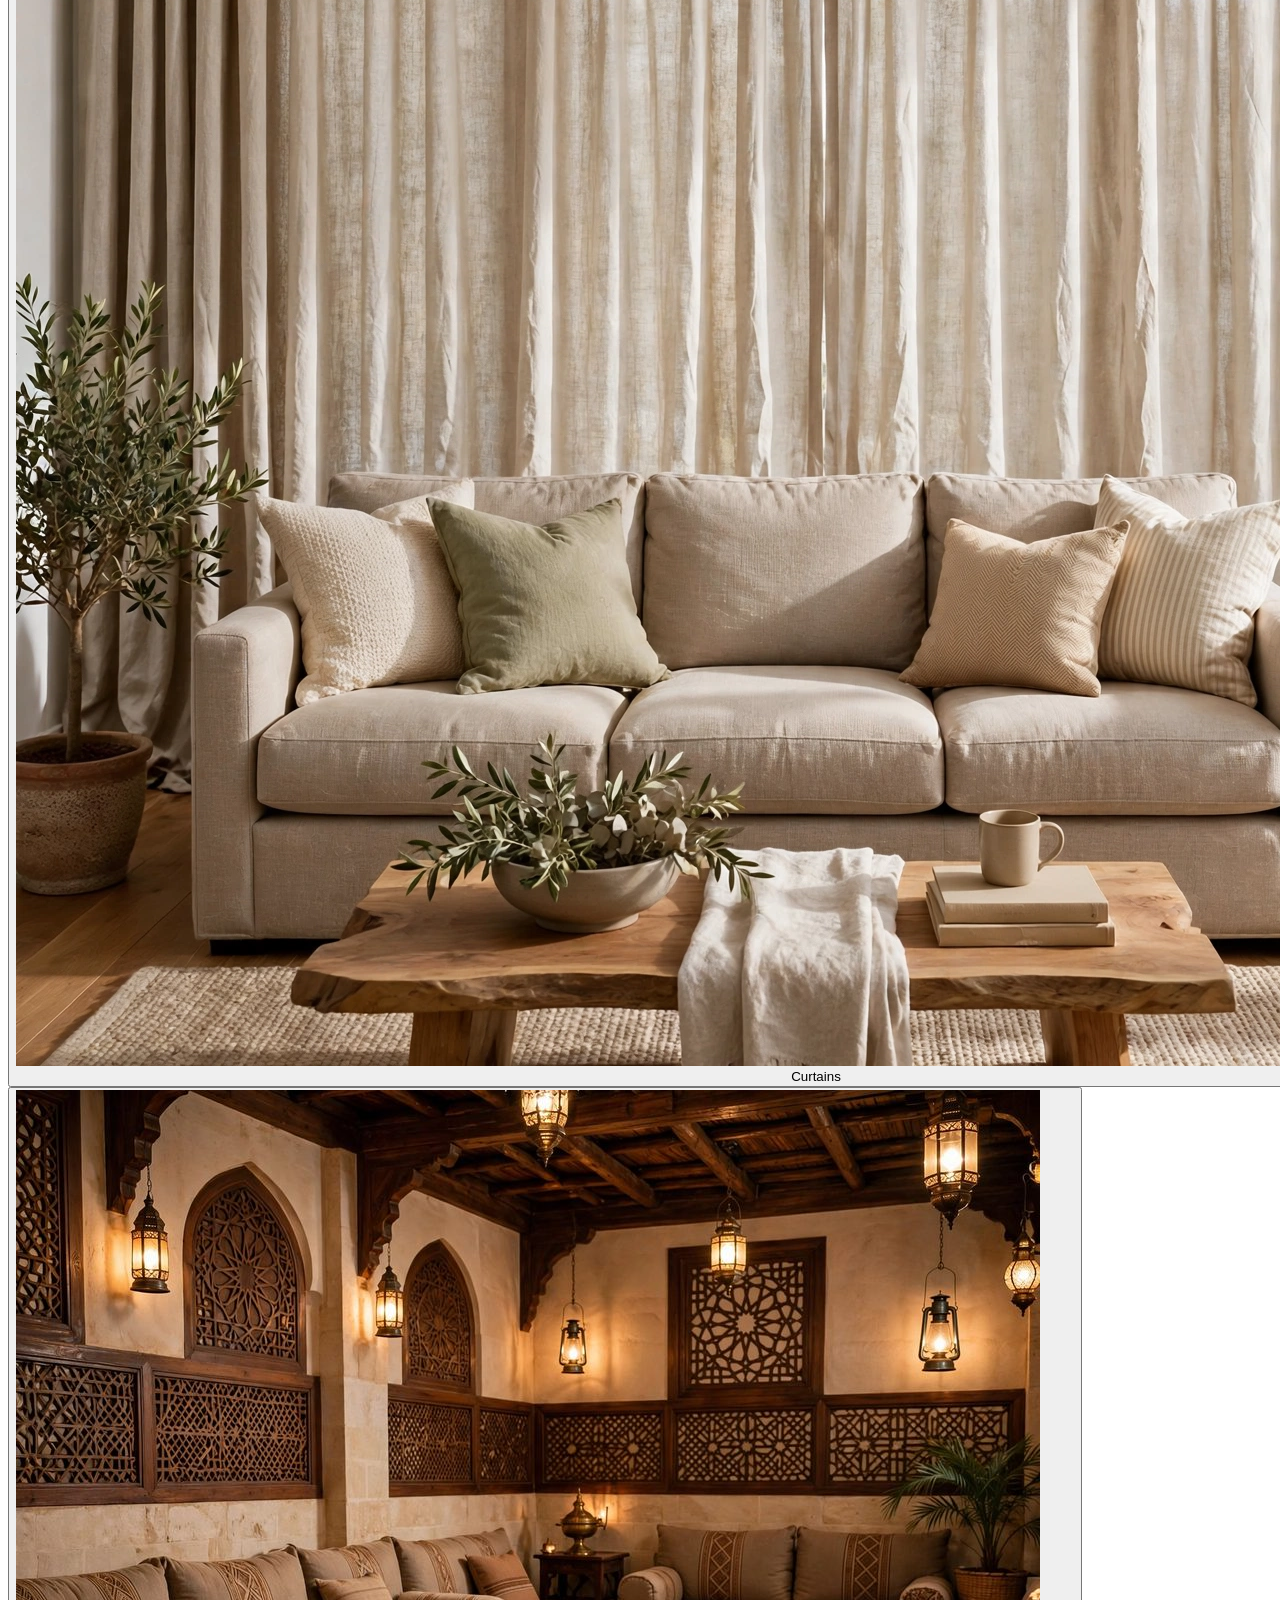
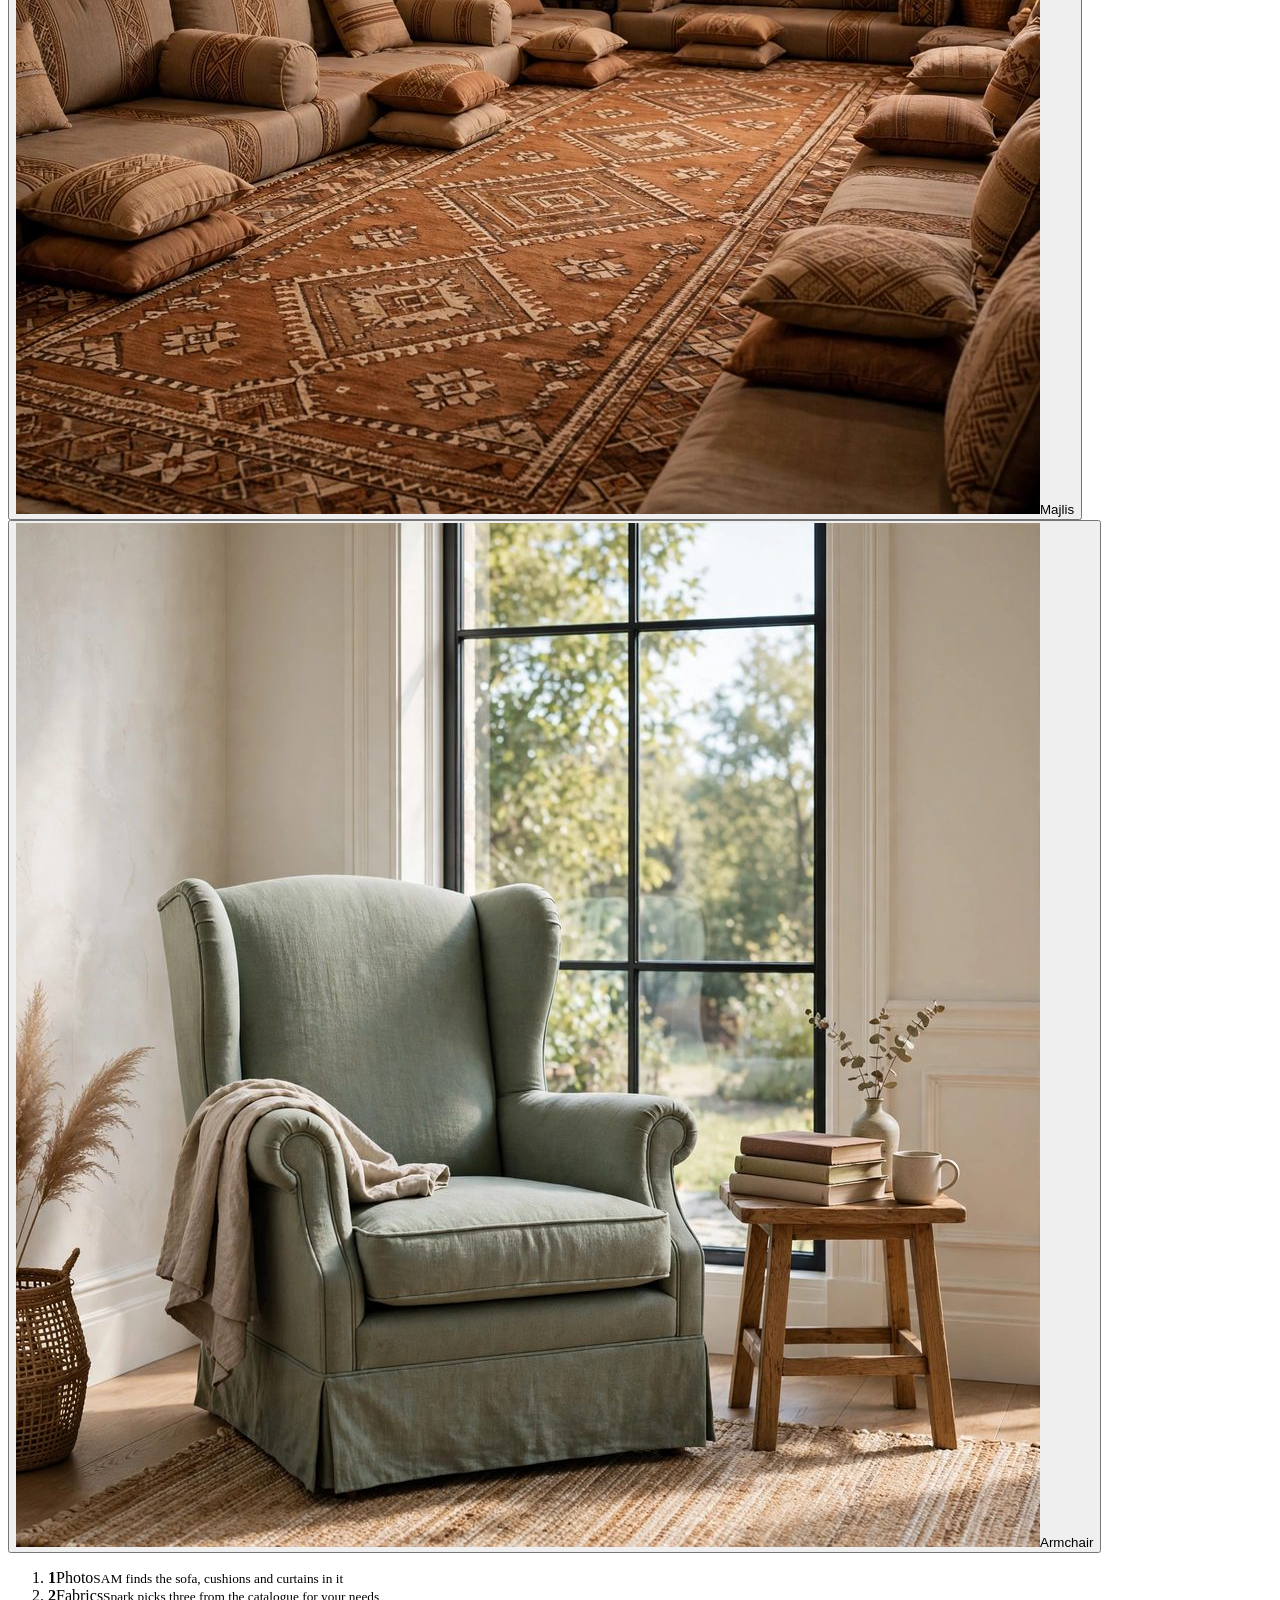
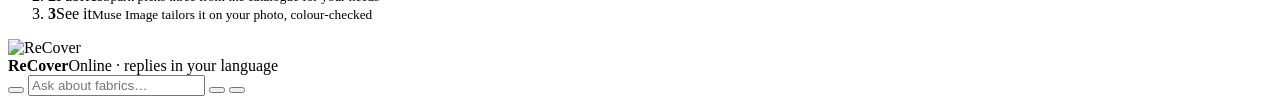
==== commit 64016bab: "Judge sample set: 5 generated rooms first in the picker, served by file reference with precomputed a" ====
--- a/app/static/index.html
+++ b/app/static/index.html
@@ -55,7 +55,13 @@
           <div class="start-samples">
             <p class="sample-label" data-i18n="trySample">Or try a sample room:</p>
             <div class="sample-row" id="sampleRow">
+              <button type="button" data-sample="sofa_pillows"><img src="/data/samples/sofa_pillows.jpg" alt="sofa_pillows" loading="lazy"><span data-i18n="sampleSofaPillows">Sofa &amp; pillows</span></button>
+              <button type="button" data-sample="sage_curtains"><img src="/data/samples/sage_curtains.jpg" alt="sage_curtains" loading="lazy"><span data-i18n="sampleSageCurtains">Curtains</span></button>
+              <button type="button" data-sample="navy_living"><img src="/data/samples/navy_living.jpg" alt="navy_living" loading="lazy"><span data-i18n="sampleNavyLiving">Living room</span></button>
+              <button type="button" data-sample="majlis_burgundy"><img src="/data/samples/majlis_burgundy.jpg" alt="majlis_burgundy" loading="lazy"><span data-i18n="sampleMajlisBurgundy">Majlis</span></button>
+              <button type="button" data-sample="mustard_armchair"><img src="/data/samples/mustard_armchair.jpg" alt="mustard_armchair" loading="lazy"><span data-i18n="sampleMustardArmchair">Armchair</span></button>
               <button type="button" data-sample="living"><img src="/data/samples/living.jpg" alt="living" loading="lazy"><span data-i18n="sampleLiving">Living room</span></button>
+              <button type="button" data-sample="curtains"><img src="/data/samples/curtains.jpg" alt="curtains" loading="lazy"><span data-i18n="sampleCurtains">Curtains</span></button>
               <button type="button" data-sample="majlis"><img src="/data/samples/majlis.jpg" alt="majlis" loading="lazy"><span data-i18n="sampleMajlis">Majlis</span></button>
               <button type="button" data-sample="armchair"><img src="/data/samples/armchair.jpg" alt="armchair" loading="lazy"><span data-i18n="sampleArmchair">Armchair</span></button>
             </div>
@@ -131,9 +137,11 @@
         <li data-i18n="stepCheck">Checking match</li>
         <li id="swapRetryRow" data-i18n="stepRetry" hidden>Retrying with corrections</li>
       </ol>
+      <p id="swapClock" class="swap-clock" aria-live="off" hidden>0 s</p>
       <p id="swapStill" class="still" data-i18n="stillWorking" hidden>Still working — complex rooms take a few minutes.</p>
       <p id="swapTimeoutMsg" class="still" hidden></p>
       <button id="swapRetryBtn" class="seeit" type="button" hidden>Try again</button>
+      <button id="swapAbortBtn" class="ghost-btn" type="button" data-i18n="closeLabel" hidden>Close</button>
     </div>
     <div id="swapResult" class="swap-result" hidden>
       <div class="ba" dir="ltr">
@@ -177,6 +185,7 @@
 <script src="https://unpkg.com/lucide@0.469.0/dist/umd/lucide.min.js"></script>
 <script src="/strings.js"></script>
 <script src="/switcher.js"></script>
+<script src="/common.js"></script>
 <script src="/app.js"></script>
 </body>
 </html>
